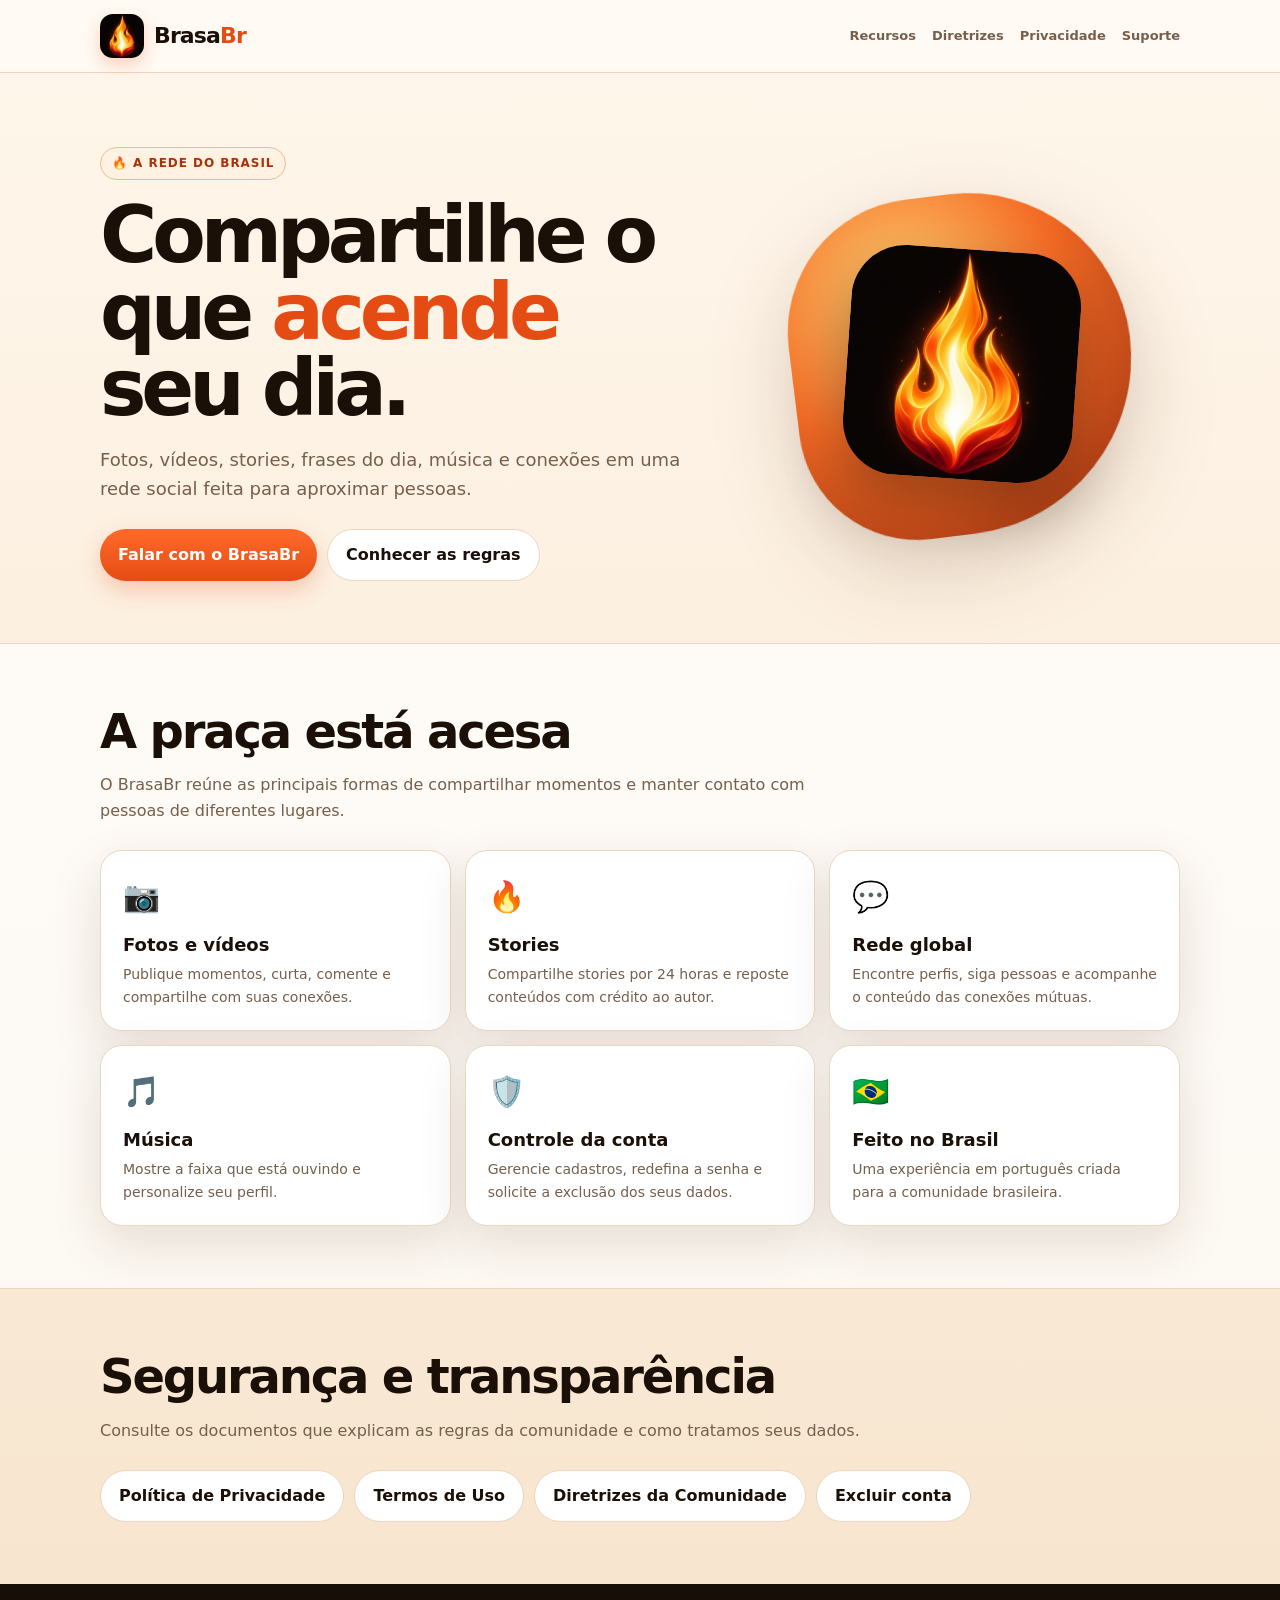
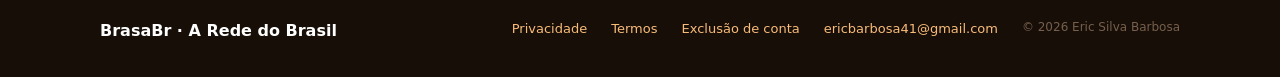
==== index.html @ 2cfcb5f9 "Add files via upload" ====
<!doctype html><html lang="pt-BR"><head><meta charset="utf-8"><meta name="viewport" content="width=device-width,initial-scale=1"><meta name="theme-color" content="#e54c14"><meta name="description" content="BrasaBr — a rede do Brasil para compartilhar fotos, vídeos, stories, frases e música."><title>BrasaBr — A Rede do Brasil</title><link rel="icon" href="favicon-32.png"><link rel="stylesheet" href="style.css"></head><body><header class="top"><nav class="nav wrap"><a class="brand" href="index.html"><img src="icon-512.png" alt=""><span>Brasa<em>Br</em></span></a><div class="links"><a href="#recursos">Recursos</a><a href="diretrizes.html">Diretrizes</a><a href="privacidade.html">Privacidade</a><a href="suporte.html">Suporte</a></div></nav></header><main><section class="hero"><div class="wrap hero-grid"><div><span class="eyebrow">🔥 A Rede do Brasil</span><h1>Compartilhe o que <span>acende</span> seu dia.</h1><p class="lead">Fotos, vídeos, stories, frases do dia, música e conexões em uma rede social feita para aproximar pessoas.</p><div class="actions"><a class="btn" href="suporte.html">Falar com o BrasaBr</a><a class="btn ghost" href="termos.html">Conhecer as regras</a></div></div><div class="hero-art"><img src="icon-512.png" alt="Ícone oficial do aplicativo BrasaBr"></div></div></section><section class="section white" id="recursos"><div class="wrap"><h2>A praça está acesa</h2><p class="section-intro">O BrasaBr reúne as principais formas de compartilhar momentos e manter contato com pessoas de diferentes lugares.</p><div class="grid"><article class="card"><div class="ico">📷</div><h3>Fotos e vídeos</h3><p>Publique momentos, curta, comente e compartilhe com suas conexões.</p></article><article class="card"><div class="ico">🔥</div><h3>Stories</h3><p>Compartilhe stories por 24 horas e reposte conteúdos com crédito ao autor.</p></article><article class="card"><div class="ico">💬</div><h3>Rede global</h3><p>Encontre perfis, siga pessoas e acompanhe o conteúdo das conexões mútuas.</p></article><article class="card"><div class="ico">🎵</div><h3>Música</h3><p>Mostre a faixa que está ouvindo e personalize seu perfil.</p></article><article class="card"><div class="ico">🛡️</div><h3>Controle da conta</h3><p>Gerencie cadastros, redefina a senha e solicite a exclusão dos seus dados.</p></article><article class="card"><div class="ico">🇧🇷</div><h3>Feito no Brasil</h3><p>Uma experiência em português criada para a comunidade brasileira.</p></article></div></div></section><section class="section"><div class="wrap"><h2>Segurança e transparência</h2><p class="section-intro">Consulte os documentos que explicam as regras da comunidade e como tratamos seus dados.</p><div class="actions"><a class="btn ghost" href="privacidade.html">Política de Privacidade</a><a class="btn ghost" href="termos.html">Termos de Uso</a><a class="btn ghost" href="diretrizes.html">Diretrizes da Comunidade</a><a class="btn ghost" href="excluir-conta.html">Excluir conta</a></div></div></section></main><footer class="footer"><div class="wrap foot"><strong>BrasaBr · A Rede do Brasil</strong><a href="privacidade.html">Privacidade</a><a href="termos.html">Termos</a><a href="excluir-conta.html">Exclusão de conta</a><a href="mailto:ericbarbosa41@gmail.com">ericbarbosa41@gmail.com</a><span class="small">© 2026 Eric Silva Barbosa</span></div></footer></body></html>
---- style.css ----
:root{--ink:#1a1008;--muted:#765f4c;--paper:#fffaf3;--card:#fff;--line:#ebd6bf;--ember:#e54c14;--ember2:#ff6a2a;--gold:#f0b429;--leaf:#237a4b;--night:#170e08;--shadow:0 18px 50px rgba(75,37,16,.13)}*{box-sizing:border-box}html{scroll-behavior:smooth}body{margin:0;background:linear-gradient(180deg,#fff7ec,#f7e4cd);color:var(--ink);font-family:Inter,ui-sans-serif,system-ui,-apple-system,"Segoe UI",sans-serif;line-height:1.62}a{color:var(--ember);text-decoration:none}a:hover{text-decoration:underline}img{max-width:100%}.wrap{width:min(1080px,calc(100% - 32px));margin:auto}.top{position:sticky;top:0;z-index:20;background:rgba(255,250,243,.92);backdrop-filter:blur(16px);border-bottom:1px solid var(--line)}.nav{min-height:72px;display:flex;align-items:center;gap:22px}.brand{display:flex;align-items:center;gap:10px;color:var(--ink);font-size:22px;font-weight:900;letter-spacing:-.04em;margin-right:auto}.brand:hover{text-decoration:none}.brand img{width:44px;height:44px;border-radius:13px;box-shadow:0 7px 16px rgba(229,76,20,.24)}.brand em{font-style:normal;color:var(--ember)}.links{display:flex;gap:16px;align-items:center;flex-wrap:wrap}.links a{color:var(--muted);font-size:13px;font-weight:700}.hero{padding:74px 0 62px;overflow:hidden}.hero-grid{display:grid;grid-template-columns:1.15fr .85fr;align-items:center;gap:54px}.eyebrow{display:inline-flex;align-items:center;gap:8px;padding:6px 11px;border:1px solid #f0b98d;border-radius:999px;background:#fff2e3;color:#a9320b;font-size:12px;font-weight:800;text-transform:uppercase;letter-spacing:.08em}.hero h1{font-size:clamp(42px,7vw,78px);line-height:.98;letter-spacing:-.065em;margin:17px 0}.hero h1 span{color:var(--ember)}.lead{max-width:650px;color:var(--muted);font-size:18px}.actions{display:flex;flex-wrap:wrap;gap:10px;margin-top:26px}.btn{display:inline-flex;align-items:center;justify-content:center;border-radius:999px;padding:12px 18px;font-weight:800;background:linear-gradient(180deg,var(--ember2),var(--ember));color:#fff;box-shadow:0 9px 22px rgba(229,76,20,.25)}.btn:hover{text-decoration:none;transform:translateY(-1px)}.btn.ghost{background:#fff;color:var(--ink);border:1px solid var(--line);box-shadow:none}.hero-art{position:relative;display:grid;place-items:center;min-height:390px}.hero-art:before{content:"";position:absolute;width:340px;height:340px;border-radius:45% 55% 60% 40%;background:radial-gradient(circle at 35% 28%,#ffd272,#f46b25 48%,#8d260d);filter:drop-shadow(0 28px 40px rgba(87,34,11,.2));transform:rotate(-7deg)}.hero-art img{position:relative;width:230px;border-radius:54px;box-shadow:0 25px 55px rgba(24,12,6,.36);transform:rotate(4deg)}.section{padding:62px 0}.section.white{background:rgba(255,255,255,.72);border-block:1px solid var(--line)}.section h2,.legal h1{font-size:clamp(30px,5vw,48px);line-height:1.05;letter-spacing:-.045em;margin:0 0 13px}.section-intro{color:var(--muted);max-width:760px}.grid{display:grid;grid-template-columns:repeat(3,1fr);gap:14px;margin-top:26px}.card{background:var(--card);border:1px solid var(--line);border-radius:22px;padding:22px;box-shadow:var(--shadow)}.card .ico{font-size:30px}.card h3{font-size:18px;margin:8px 0 4px}.card p{color:var(--muted);font-size:14px;margin:0}.legal{width:min(850px,calc(100% - 32px));margin:42px auto 70px;background:var(--card);border:1px solid var(--line);border-radius:25px;padding:clamp(22px,5vw,52px);box-shadow:var(--shadow)}.legal .meta{color:var(--muted);font-size:13px;margin-bottom:28px}.legal h2{font-size:22px;margin:32px 0 8px}.legal h3{font-size:17px;margin:24px 0 6px}.legal p,.legal li{color:#4f3d2f}.legal ul,.legal ol{padding-left:22px}.notice{border-left:4px solid var(--ember);background:#fff2e3;padding:13px 15px;border-radius:10px;margin:20px 0}.notice.green{border-color:var(--leaf);background:#edf8f1}.contact-box{display:grid;gap:8px;background:var(--night);color:#fff6eb;border-radius:20px;padding:22px;margin-top:24px}.contact-box a{color:#ffc17c}.request-form{display:grid;gap:12px;margin-top:20px}.request-form label{display:grid;gap:5px;font-size:13px;font-weight:800}.request-form input,.request-form textarea,.request-form select{width:100%;border:1px solid var(--line);border-radius:12px;padding:11px 12px;background:var(--paper);font:inherit}.request-form textarea{min-height:120px;resize:vertical}.footer{background:var(--night);color:#d9c6b5;padding:34px 0}.foot{display:flex;gap:24px;align-items:start;flex-wrap:wrap}.foot strong{color:#fff;margin-right:auto}.foot a{color:#f8bc79;font-size:13px}.small{font-size:12px;color:var(--muted)}@media(max-width:760px){.nav{padding:10px 0;align-items:flex-start}.links{justify-content:flex-end;gap:8px}.links a{font-size:11px}.hero{padding-top:45px}.hero-grid{grid-template-columns:1fr;gap:18px}.hero-art{min-height:300px}.hero-art:before{width:270px;height:270px}.hero-art img{width:180px}.grid{grid-template-columns:1fr}.legal{margin-top:20px}.foot{display:grid}.foot strong{margin:0}.section{padding:45px 0}}
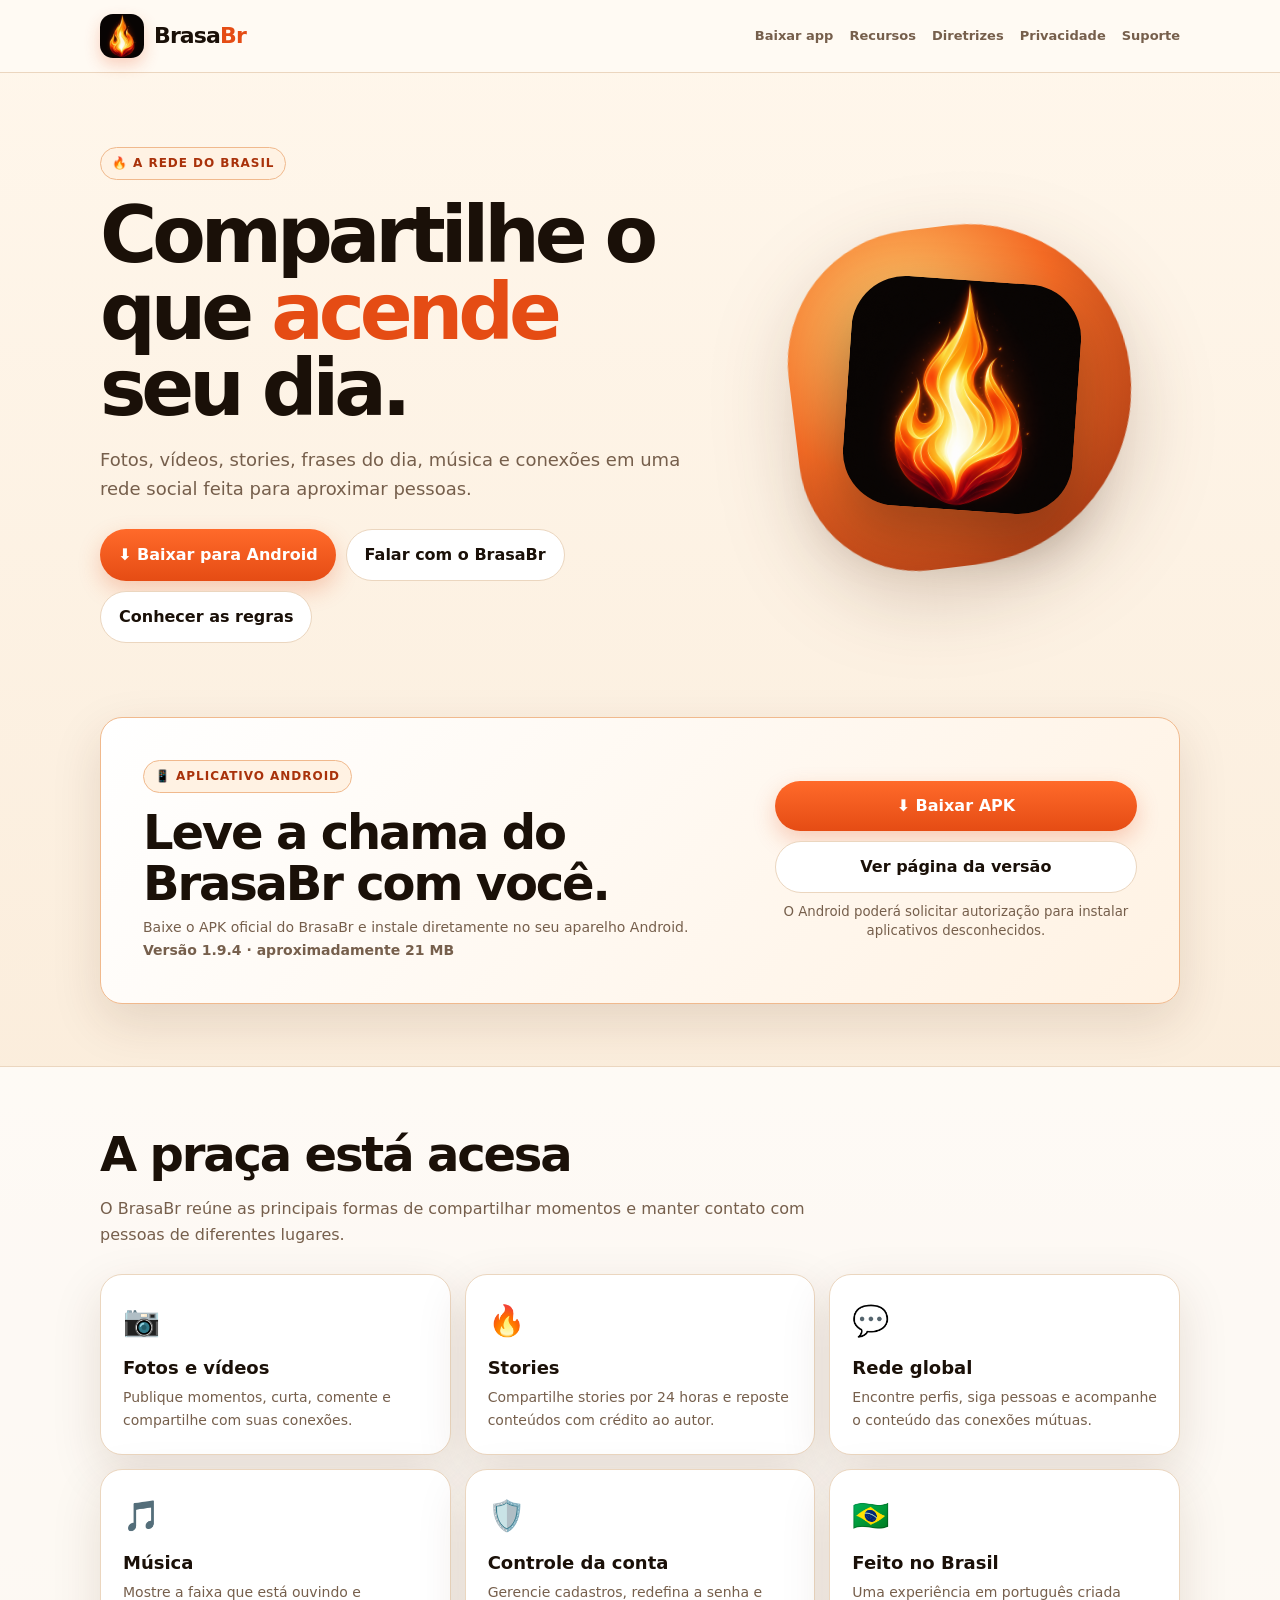
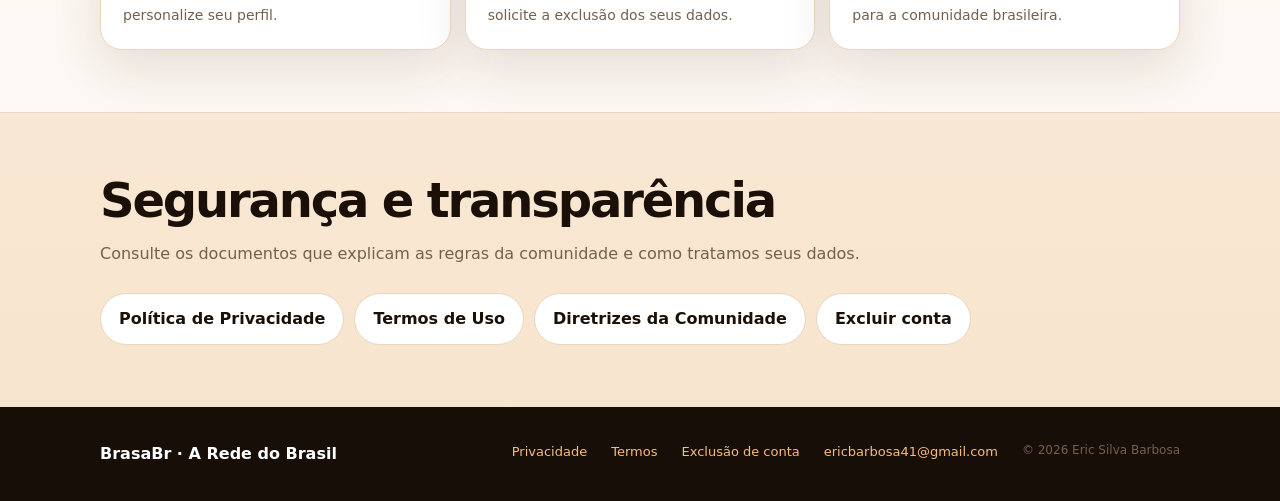
==== commit f4ecb1a1: "Add files via upload" ====
--- a/index.html
+++ b/index.html
@@ -1 +1 @@
-<!doctype html><html lang="pt-BR"><head><meta charset="utf-8"><meta name="viewport" content="width=device-width,initial-scale=1"><meta name="theme-color" content="#e54c14"><meta name="description" content="BrasaBr — a rede do Brasil para compartilhar fotos, vídeos, stories, frases e música."><title>BrasaBr — A Rede do Brasil</title><link rel="icon" href="favicon-32.png"><link rel="stylesheet" href="style.css"></head><body><header class="top"><nav class="nav wrap"><a class="brand" href="index.html"><img src="icon-512.png" alt=""><span>Brasa<em>Br</em></span></a><div class="links"><a href="#recursos">Recursos</a><a href="diretrizes.html">Diretrizes</a><a href="privacidade.html">Privacidade</a><a href="suporte.html">Suporte</a></div></nav></header><main><section class="hero"><div class="wrap hero-grid"><div><span class="eyebrow">🔥 A Rede do Brasil</span><h1>Compartilhe o que <span>acende</span> seu dia.</h1><p class="lead">Fotos, vídeos, stories, frases do dia, música e conexões em uma rede social feita para aproximar pessoas.</p><div class="actions"><a class="btn" href="suporte.html">Falar com o BrasaBr</a><a class="btn ghost" href="termos.html">Conhecer as regras</a></div></div><div class="hero-art"><img src="icon-512.png" alt="Ícone oficial do aplicativo BrasaBr"></div></div></section><section class="section white" id="recursos"><div class="wrap"><h2>A praça está acesa</h2><p class="section-intro">O BrasaBr reúne as principais formas de compartilhar momentos e manter contato com pessoas de diferentes lugares.</p><div class="grid"><article class="card"><div class="ico">📷</div><h3>Fotos e vídeos</h3><p>Publique momentos, curta, comente e compartilhe com suas conexões.</p></article><article class="card"><div class="ico">🔥</div><h3>Stories</h3><p>Compartilhe stories por 24 horas e reposte conteúdos com crédito ao autor.</p></article><article class="card"><div class="ico">💬</div><h3>Rede global</h3><p>Encontre perfis, siga pessoas e acompanhe o conteúdo das conexões mútuas.</p></article><article class="card"><div class="ico">🎵</div><h3>Música</h3><p>Mostre a faixa que está ouvindo e personalize seu perfil.</p></article><article class="card"><div class="ico">🛡️</div><h3>Controle da conta</h3><p>Gerencie cadastros, redefina a senha e solicite a exclusão dos seus dados.</p></article><article class="card"><div class="ico">🇧🇷</div><h3>Feito no Brasil</h3><p>Uma experiência em português criada para a comunidade brasileira.</p></article></div></div></section><section class="section"><div class="wrap"><h2>Segurança e transparência</h2><p class="section-intro">Consulte os documentos que explicam as regras da comunidade e como tratamos seus dados.</p><div class="actions"><a class="btn ghost" href="privacidade.html">Política de Privacidade</a><a class="btn ghost" href="termos.html">Termos de Uso</a><a class="btn ghost" href="diretrizes.html">Diretrizes da Comunidade</a><a class="btn ghost" href="excluir-conta.html">Excluir conta</a></div></div></section></main><footer class="footer"><div class="wrap foot"><strong>BrasaBr · A Rede do Brasil</strong><a href="privacidade.html">Privacidade</a><a href="termos.html">Termos</a><a href="excluir-conta.html">Exclusão de conta</a><a href="mailto:ericbarbosa41@gmail.com">ericbarbosa41@gmail.com</a><span class="small">© 2026 Eric Silva Barbosa</span></div></footer></body></html>
+<!doctype html><html lang="pt-BR"><head><meta charset="utf-8"><meta name="viewport" content="width=device-width,initial-scale=1"><meta name="theme-color" content="#e54c14"><meta name="description" content="BrasaBr — a rede do Brasil para compartilhar fotos, vídeos, stories, frases e música."><title>BrasaBr — A Rede do Brasil</title><link rel="icon" href="favicon-32.png"><link rel="stylesheet" href="style.css"></head><body><header class="top"><nav class="nav wrap"><a class="brand" href="index.html"><img src="icon-512.png" alt=""><span>Brasa<em>Br</em></span></a><div class="links"><a href="#baixar">Baixar app</a><a href="#recursos">Recursos</a><a href="diretrizes.html">Diretrizes</a><a href="privacidade.html">Privacidade</a><a href="suporte.html">Suporte</a></div></nav></header><main><section class="hero"><div class="wrap hero-grid"><div><span class="eyebrow">🔥 A Rede do Brasil</span><h1>Compartilhe o que <span>acende</span> seu dia.</h1><p class="lead">Fotos, vídeos, stories, frases do dia, música e conexões em uma rede social feita para aproximar pessoas.</p><div class="actions"><a class="btn" href="https://github.com/Brasabr/brasabr.github.io/releases/latest/download/BrasaBr-comentarios-alinhados.apk">⬇ Baixar para Android</a><a class="btn ghost" href="suporte.html">Falar com o BrasaBr</a><a class="btn ghost" href="termos.html">Conhecer as regras</a></div></div><div class="hero-art"><img src="icon-512.png" alt="Ícone oficial do aplicativo BrasaBr"></div></div></section><section class="section download-section" id="baixar"><div class="wrap"><article class="card download-card"><div><span class="eyebrow">📱 Aplicativo Android</span><h2>Leve a chama do BrasaBr com você.</h2><p class="section-intro">Baixe o APK oficial do BrasaBr e instale diretamente no seu aparelho Android.</p><p class="download-meta">Versão 1.9.4 · aproximadamente 21 MB</p></div><div class="download-actions"><a class="btn" href="https://github.com/Brasabr/brasabr.github.io/releases/latest/download/BrasaBr-comentarios-alinhados.apk">⬇ Baixar APK</a><a class="btn ghost" href="https://github.com/Brasabr/brasabr.github.io/releases/latest">Ver página da versão</a><small>O Android poderá solicitar autorização para instalar aplicativos desconhecidos.</small></div></article></div></section><section class="section white" id="recursos"><div class="wrap"><h2>A praça está acesa</h2><p class="section-intro">O BrasaBr reúne as principais formas de compartilhar momentos e manter contato com pessoas de diferentes lugares.</p><div class="grid"><article class="card"><div class="ico">📷</div><h3>Fotos e vídeos</h3><p>Publique momentos, curta, comente e compartilhe com suas conexões.</p></article><article class="card"><div class="ico">🔥</div><h3>Stories</h3><p>Compartilhe stories por 24 horas e reposte conteúdos com crédito ao autor.</p></article><article class="card"><div class="ico">💬</div><h3>Rede global</h3><p>Encontre perfis, siga pessoas e acompanhe o conteúdo das conexões mútuas.</p></article><article class="card"><div class="ico">🎵</div><h3>Música</h3><p>Mostre a faixa que está ouvindo e personalize seu perfil.</p></article><article class="card"><div class="ico">🛡️</div><h3>Controle da conta</h3><p>Gerencie cadastros, redefina a senha e solicite a exclusão dos seus dados.</p></article><article class="card"><div class="ico">🇧🇷</div><h3>Feito no Brasil</h3><p>Uma experiência em português criada para a comunidade brasileira.</p></article></div></div></section><section class="section"><div class="wrap"><h2>Segurança e transparência</h2><p class="section-intro">Consulte os documentos que explicam as regras da comunidade e como tratamos seus dados.</p><div class="actions"><a class="btn ghost" href="privacidade.html">Política de Privacidade</a><a class="btn ghost" href="termos.html">Termos de Uso</a><a class="btn ghost" href="diretrizes.html">Diretrizes da Comunidade</a><a class="btn ghost" href="excluir-conta.html">Excluir conta</a></div></div></section></main><footer class="footer"><div class="wrap foot"><strong>BrasaBr · A Rede do Brasil</strong><a href="privacidade.html">Privacidade</a><a href="termos.html">Termos</a><a href="excluir-conta.html">Exclusão de conta</a><a href="mailto:ericbarbosa41@gmail.com">ericbarbosa41@gmail.com</a><span class="small">© 2026 Eric Silva Barbosa</span></div></footer></body></html>
--- a/style.css
+++ b/style.css
@@ -1 +1 @@
-:root{--ink:#1a1008;--muted:#765f4c;--paper:#fffaf3;--card:#fff;--line:#ebd6bf;--ember:#e54c14;--ember2:#ff6a2a;--gold:#f0b429;--leaf:#237a4b;--night:#170e08;--shadow:0 18px 50px rgba(75,37,16,.13)}*{box-sizing:border-box}html{scroll-behavior:smooth}body{margin:0;background:linear-gradient(180deg,#fff7ec,#f7e4cd);color:var(--ink);font-family:Inter,ui-sans-serif,system-ui,-apple-system,"Segoe UI",sans-serif;line-height:1.62}a{color:var(--ember);text-decoration:none}a:hover{text-decoration:underline}img{max-width:100%}.wrap{width:min(1080px,calc(100% - 32px));margin:auto}.top{position:sticky;top:0;z-index:20;background:rgba(255,250,243,.92);backdrop-filter:blur(16px);border-bottom:1px solid var(--line)}.nav{min-height:72px;display:flex;align-items:center;gap:22px}.brand{display:flex;align-items:center;gap:10px;color:var(--ink);font-size:22px;font-weight:900;letter-spacing:-.04em;margin-right:auto}.brand:hover{text-decoration:none}.brand img{width:44px;height:44px;border-radius:13px;box-shadow:0 7px 16px rgba(229,76,20,.24)}.brand em{font-style:normal;color:var(--ember)}.links{display:flex;gap:16px;align-items:center;flex-wrap:wrap}.links a{color:var(--muted);font-size:13px;font-weight:700}.hero{padding:74px 0 62px;overflow:hidden}.hero-grid{display:grid;grid-template-columns:1.15fr .85fr;align-items:center;gap:54px}.eyebrow{display:inline-flex;align-items:center;gap:8px;padding:6px 11px;border:1px solid #f0b98d;border-radius:999px;background:#fff2e3;color:#a9320b;font-size:12px;font-weight:800;text-transform:uppercase;letter-spacing:.08em}.hero h1{font-size:clamp(42px,7vw,78px);line-height:.98;letter-spacing:-.065em;margin:17px 0}.hero h1 span{color:var(--ember)}.lead{max-width:650px;color:var(--muted);font-size:18px}.actions{display:flex;flex-wrap:wrap;gap:10px;margin-top:26px}.btn{display:inline-flex;align-items:center;justify-content:center;border-radius:999px;padding:12px 18px;font-weight:800;background:linear-gradient(180deg,var(--ember2),var(--ember));color:#fff;box-shadow:0 9px 22px rgba(229,76,20,.25)}.btn:hover{text-decoration:none;transform:translateY(-1px)}.btn.ghost{background:#fff;color:var(--ink);border:1px solid var(--line);box-shadow:none}.hero-art{position:relative;display:grid;place-items:center;min-height:390px}.hero-art:before{content:"";position:absolute;width:340px;height:340px;border-radius:45% 55% 60% 40%;background:radial-gradient(circle at 35% 28%,#ffd272,#f46b25 48%,#8d260d);filter:drop-shadow(0 28px 40px rgba(87,34,11,.2));transform:rotate(-7deg)}.hero-art img{position:relative;width:230px;border-radius:54px;box-shadow:0 25px 55px rgba(24,12,6,.36);transform:rotate(4deg)}.section{padding:62px 0}.section.white{background:rgba(255,255,255,.72);border-block:1px solid var(--line)}.section h2,.legal h1{font-size:clamp(30px,5vw,48px);line-height:1.05;letter-spacing:-.045em;margin:0 0 13px}.section-intro{color:var(--muted);max-width:760px}.grid{display:grid;grid-template-columns:repeat(3,1fr);gap:14px;margin-top:26px}.card{background:var(--card);border:1px solid var(--line);border-radius:22px;padding:22px;box-shadow:var(--shadow)}.card .ico{font-size:30px}.card h3{font-size:18px;margin:8px 0 4px}.card p{color:var(--muted);font-size:14px;margin:0}.legal{width:min(850px,calc(100% - 32px));margin:42px auto 70px;background:var(--card);border:1px solid var(--line);border-radius:25px;padding:clamp(22px,5vw,52px);box-shadow:var(--shadow)}.legal .meta{color:var(--muted);font-size:13px;margin-bottom:28px}.legal h2{font-size:22px;margin:32px 0 8px}.legal h3{font-size:17px;margin:24px 0 6px}.legal p,.legal li{color:#4f3d2f}.legal ul,.legal ol{padding-left:22px}.notice{border-left:4px solid var(--ember);background:#fff2e3;padding:13px 15px;border-radius:10px;margin:20px 0}.notice.green{border-color:var(--leaf);background:#edf8f1}.contact-box{display:grid;gap:8px;background:var(--night);color:#fff6eb;border-radius:20px;padding:22px;margin-top:24px}.contact-box a{color:#ffc17c}.request-form{display:grid;gap:12px;margin-top:20px}.request-form label{display:grid;gap:5px;font-size:13px;font-weight:800}.request-form input,.request-form textarea,.request-form select{width:100%;border:1px solid var(--line);border-radius:12px;padding:11px 12px;background:var(--paper);font:inherit}.request-form textarea{min-height:120px;resize:vertical}.footer{background:var(--night);color:#d9c6b5;padding:34px 0}.foot{display:flex;gap:24px;align-items:start;flex-wrap:wrap}.foot strong{color:#fff;margin-right:auto}.foot a{color:#f8bc79;font-size:13px}.small{font-size:12px;color:var(--muted)}@media(max-width:760px){.nav{padding:10px 0;align-items:flex-start}.links{justify-content:flex-end;gap:8px}.links a{font-size:11px}.hero{padding-top:45px}.hero-grid{grid-template-columns:1fr;gap:18px}.hero-art{min-height:300px}.hero-art:before{width:270px;height:270px}.hero-art img{width:180px}.grid{grid-template-columns:1fr}.legal{margin-top:20px}.foot{display:grid}.foot strong{margin:0}.section{padding:45px 0}}
+:root{--ink:#1a1008;--muted:#765f4c;--paper:#fffaf3;--card:#fff;--line:#ebd6bf;--ember:#e54c14;--ember2:#ff6a2a;--gold:#f0b429;--leaf:#237a4b;--night:#170e08;--shadow:0 18px 50px rgba(75,37,16,.13)}*{box-sizing:border-box}html{scroll-behavior:smooth}body{margin:0;background:linear-gradient(180deg,#fff7ec,#f7e4cd);color:var(--ink);font-family:Inter,ui-sans-serif,system-ui,-apple-system,"Segoe UI",sans-serif;line-height:1.62}a{color:var(--ember);text-decoration:none}a:hover{text-decoration:underline}img{max-width:100%}.wrap{width:min(1080px,calc(100% - 32px));margin:auto}.top{position:sticky;top:0;z-index:20;background:rgba(255,250,243,.92);backdrop-filter:blur(16px);border-bottom:1px solid var(--line)}.nav{min-height:72px;display:flex;align-items:center;gap:22px}.brand{display:flex;align-items:center;gap:10px;color:var(--ink);font-size:22px;font-weight:900;letter-spacing:-.04em;margin-right:auto}.brand:hover{text-decoration:none}.brand img{width:44px;height:44px;border-radius:13px;box-shadow:0 7px 16px rgba(229,76,20,.24)}.brand em{font-style:normal;color:var(--ember)}.links{display:flex;gap:16px;align-items:center;flex-wrap:wrap}.links a{color:var(--muted);font-size:13px;font-weight:700}.hero{padding:74px 0 62px;overflow:hidden}.hero-grid{display:grid;grid-template-columns:1.15fr .85fr;align-items:center;gap:54px}.eyebrow{display:inline-flex;align-items:center;gap:8px;padding:6px 11px;border:1px solid #f0b98d;border-radius:999px;background:#fff2e3;color:#a9320b;font-size:12px;font-weight:800;text-transform:uppercase;letter-spacing:.08em}.hero h1{font-size:clamp(42px,7vw,78px);line-height:.98;letter-spacing:-.065em;margin:17px 0}.hero h1 span{color:var(--ember)}.lead{max-width:650px;color:var(--muted);font-size:18px}.actions{display:flex;flex-wrap:wrap;gap:10px;margin-top:26px}.btn{display:inline-flex;align-items:center;justify-content:center;border-radius:999px;padding:12px 18px;font-weight:800;background:linear-gradient(180deg,var(--ember2),var(--ember));color:#fff;box-shadow:0 9px 22px rgba(229,76,20,.25)}.btn:hover{text-decoration:none;transform:translateY(-1px)}.btn.ghost{background:#fff;color:var(--ink);border:1px solid var(--line);box-shadow:none}.hero-art{position:relative;display:grid;place-items:center;min-height:390px}.hero-art:before{content:"";position:absolute;width:340px;height:340px;border-radius:45% 55% 60% 40%;background:radial-gradient(circle at 35% 28%,#ffd272,#f46b25 48%,#8d260d);filter:drop-shadow(0 28px 40px rgba(87,34,11,.2));transform:rotate(-7deg)}.hero-art img{position:relative;width:230px;border-radius:54px;box-shadow:0 25px 55px rgba(24,12,6,.36);transform:rotate(4deg)}.section{padding:62px 0}.section.white{background:rgba(255,255,255,.72);border-block:1px solid var(--line)}.section h2,.legal h1{font-size:clamp(30px,5vw,48px);line-height:1.05;letter-spacing:-.045em;margin:0 0 13px}.section-intro{color:var(--muted);max-width:760px}.grid{display:grid;grid-template-columns:repeat(3,1fr);gap:14px;margin-top:26px}.card{background:var(--card);border:1px solid var(--line);border-radius:22px;padding:22px;box-shadow:var(--shadow)}.card .ico{font-size:30px}.card h3{font-size:18px;margin:8px 0 4px}.card p{color:var(--muted);font-size:14px;margin:0}.legal{width:min(850px,calc(100% - 32px));margin:42px auto 70px;background:var(--card);border:1px solid var(--line);border-radius:25px;padding:clamp(22px,5vw,52px);box-shadow:var(--shadow)}.legal .meta{color:var(--muted);font-size:13px;margin-bottom:28px}.legal h2{font-size:22px;margin:32px 0 8px}.legal h3{font-size:17px;margin:24px 0 6px}.legal p,.legal li{color:#4f3d2f}.legal ul,.legal ol{padding-left:22px}.notice{border-left:4px solid var(--ember);background:#fff2e3;padding:13px 15px;border-radius:10px;margin:20px 0}.notice.green{border-color:var(--leaf);background:#edf8f1}.contact-box{display:grid;gap:8px;background:var(--night);color:#fff6eb;border-radius:20px;padding:22px;margin-top:24px}.contact-box a{color:#ffc17c}.request-form{display:grid;gap:12px;margin-top:20px}.request-form label{display:grid;gap:5px;font-size:13px;font-weight:800}.request-form input,.request-form textarea,.request-form select{width:100%;border:1px solid var(--line);border-radius:12px;padding:11px 12px;background:var(--paper);font:inherit}.request-form textarea{min-height:120px;resize:vertical}.footer{background:var(--night);color:#d9c6b5;padding:34px 0}.foot{display:flex;gap:24px;align-items:start;flex-wrap:wrap}.foot strong{color:#fff;margin-right:auto}.foot a{color:#f8bc79;font-size:13px}.small{font-size:12px;color:var(--muted)}.download-section{padding-top:12px}.download-card{display:grid;grid-template-columns:1.25fr .75fr;align-items:center;gap:28px;padding:clamp(24px,5vw,42px);border-color:#f0b98d;background:linear-gradient(135deg,#fff,#fff2e3)}.download-card h2{margin:14px 0 8px}.download-meta{color:var(--ember);font-weight:800}.download-actions{display:flex;flex-direction:column;align-items:stretch;gap:10px}.download-actions small{color:var(--muted);line-height:1.4;text-align:center}@media(max-width:760px){.download-card{grid-template-columns:1fr}.download-actions .btn{width:100%}}@media(max-width:760px){.nav{padding:10px 0;align-items:flex-start}.links{justify-content:flex-end;gap:8px}.links a{font-size:11px}.hero{padding-top:45px}.hero-grid{grid-template-columns:1fr;gap:18px}.hero-art{min-height:300px}.hero-art:before{width:270px;height:270px}.hero-art img{width:180px}.grid{grid-template-columns:1fr}.legal{margin-top:20px}.foot{display:grid}.foot strong{margin:0}.section{padding:45px 0}}
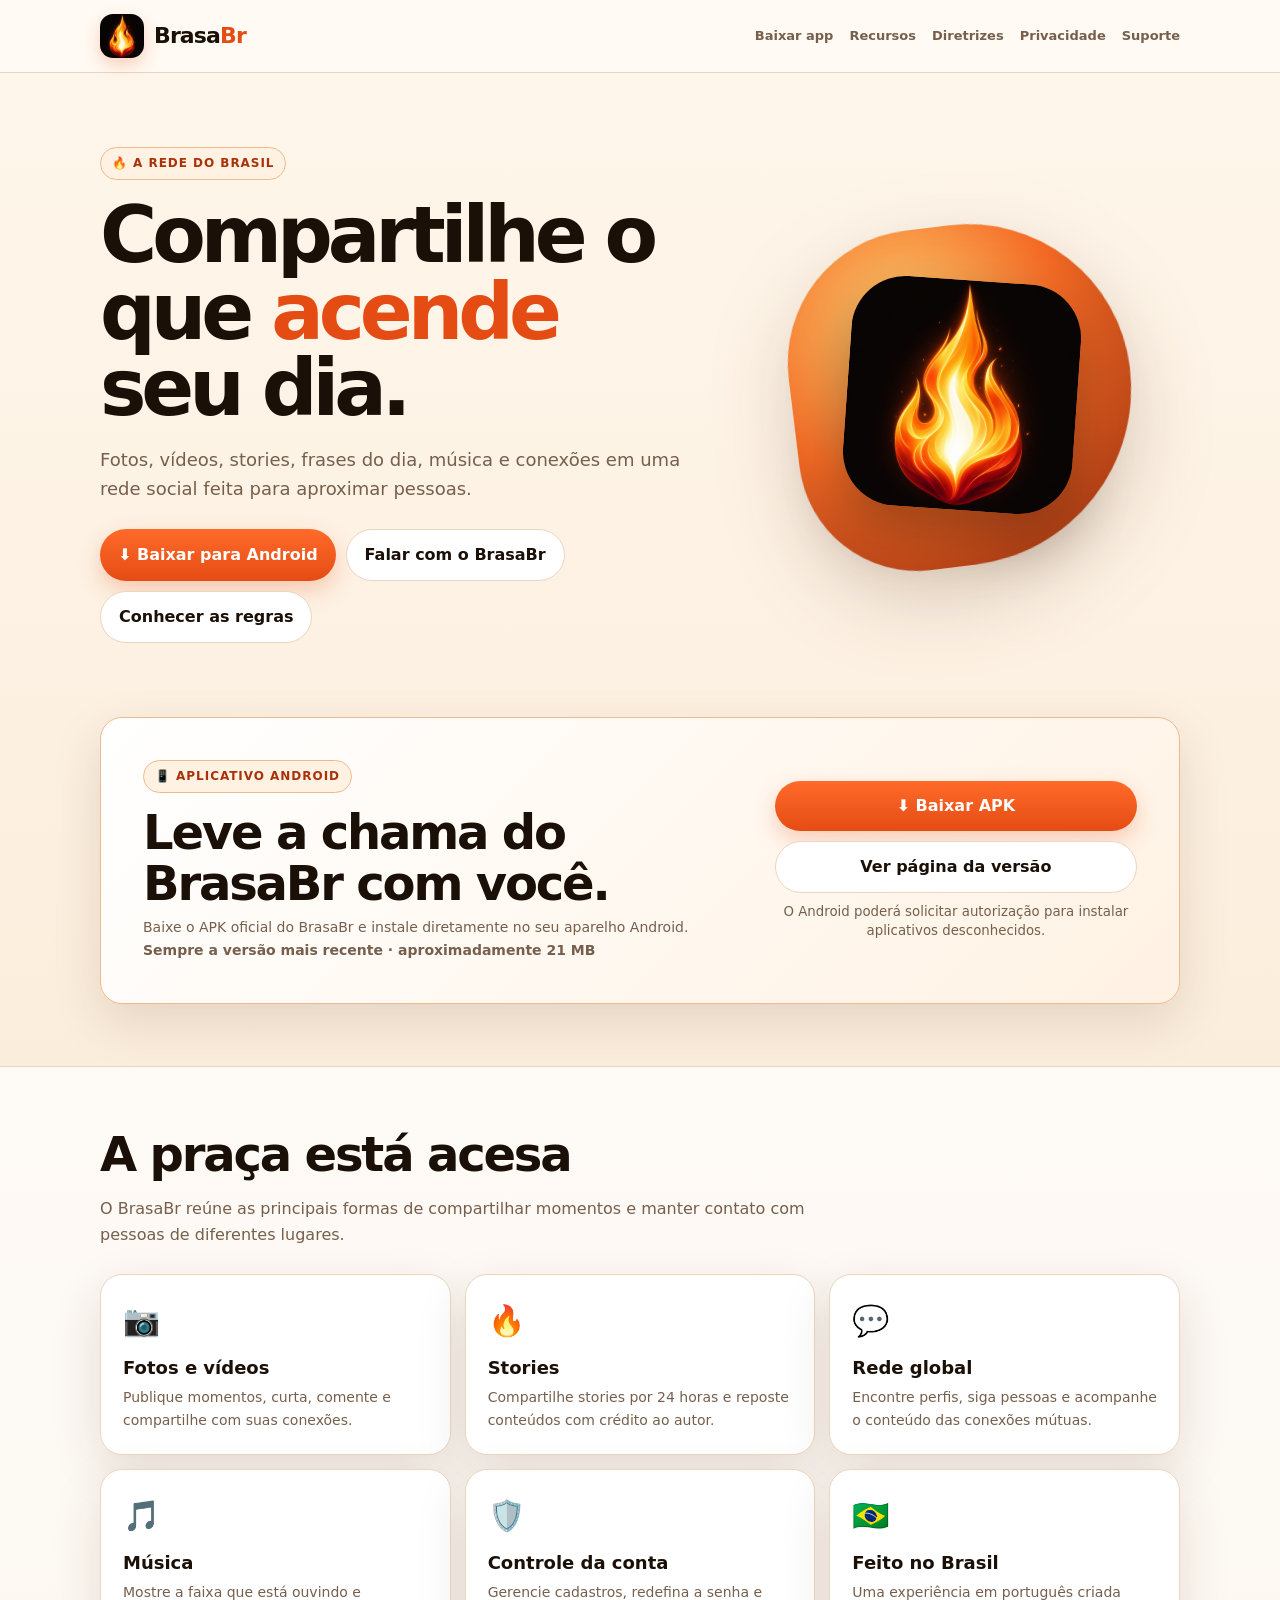
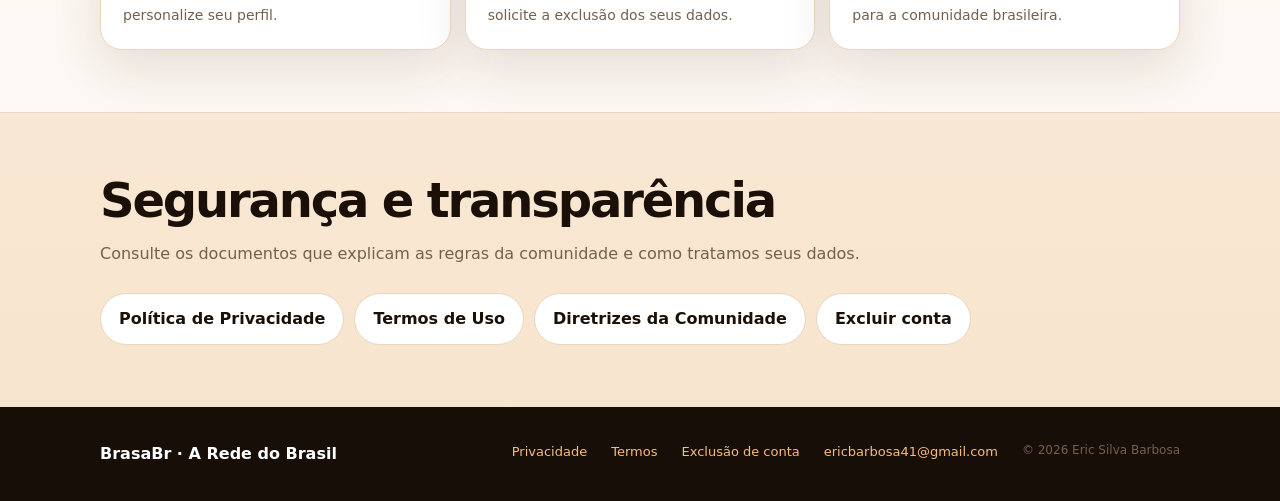
==== commit d9d06fe9: "Add files via upload" ====
--- a/index.html
+++ b/index.html
@@ -1 +1 @@
-<!doctype html><html lang="pt-BR"><head><meta charset="utf-8"><meta name="viewport" content="width=device-width,initial-scale=1"><meta name="theme-color" content="#e54c14"><meta name="description" content="BrasaBr — a rede do Brasil para compartilhar fotos, vídeos, stories, frases e música."><title>BrasaBr — A Rede do Brasil</title><link rel="icon" href="favicon-32.png"><link rel="stylesheet" href="style.css"></head><body><header class="top"><nav class="nav wrap"><a class="brand" href="index.html"><img src="icon-512.png" alt=""><span>Brasa<em>Br</em></span></a><div class="links"><a href="#baixar">Baixar app</a><a href="#recursos">Recursos</a><a href="diretrizes.html">Diretrizes</a><a href="privacidade.html">Privacidade</a><a href="suporte.html">Suporte</a></div></nav></header><main><section class="hero"><div class="wrap hero-grid"><div><span class="eyebrow">🔥 A Rede do Brasil</span><h1>Compartilhe o que <span>acende</span> seu dia.</h1><p class="lead">Fotos, vídeos, stories, frases do dia, música e conexões em uma rede social feita para aproximar pessoas.</p><div class="actions"><a class="btn" href="https://github.com/Brasabr/brasabr.github.io/releases/latest/download/BrasaBr-comentarios-alinhados.apk">⬇ Baixar para Android</a><a class="btn ghost" href="suporte.html">Falar com o BrasaBr</a><a class="btn ghost" href="termos.html">Conhecer as regras</a></div></div><div class="hero-art"><img src="icon-512.png" alt="Ícone oficial do aplicativo BrasaBr"></div></div></section><section class="section download-section" id="baixar"><div class="wrap"><article class="card download-card"><div><span class="eyebrow">📱 Aplicativo Android</span><h2>Leve a chama do BrasaBr com você.</h2><p class="section-intro">Baixe o APK oficial do BrasaBr e instale diretamente no seu aparelho Android.</p><p class="download-meta">Versão 1.9.4 · aproximadamente 21 MB</p></div><div class="download-actions"><a class="btn" href="https://github.com/Brasabr/brasabr.github.io/releases/latest/download/BrasaBr-comentarios-alinhados.apk">⬇ Baixar APK</a><a class="btn ghost" href="https://github.com/Brasabr/brasabr.github.io/releases/latest">Ver página da versão</a><small>O Android poderá solicitar autorização para instalar aplicativos desconhecidos.</small></div></article></div></section><section class="section white" id="recursos"><div class="wrap"><h2>A praça está acesa</h2><p class="section-intro">O BrasaBr reúne as principais formas de compartilhar momentos e manter contato com pessoas de diferentes lugares.</p><div class="grid"><article class="card"><div class="ico">📷</div><h3>Fotos e vídeos</h3><p>Publique momentos, curta, comente e compartilhe com suas conexões.</p></article><article class="card"><div class="ico">🔥</div><h3>Stories</h3><p>Compartilhe stories por 24 horas e reposte conteúdos com crédito ao autor.</p></article><article class="card"><div class="ico">💬</div><h3>Rede global</h3><p>Encontre perfis, siga pessoas e acompanhe o conteúdo das conexões mútuas.</p></article><article class="card"><div class="ico">🎵</div><h3>Música</h3><p>Mostre a faixa que está ouvindo e personalize seu perfil.</p></article><article class="card"><div class="ico">🛡️</div><h3>Controle da conta</h3><p>Gerencie cadastros, redefina a senha e solicite a exclusão dos seus dados.</p></article><article class="card"><div class="ico">🇧🇷</div><h3>Feito no Brasil</h3><p>Uma experiência em português criada para a comunidade brasileira.</p></article></div></div></section><section class="section"><div class="wrap"><h2>Segurança e transparência</h2><p class="section-intro">Consulte os documentos que explicam as regras da comunidade e como tratamos seus dados.</p><div class="actions"><a class="btn ghost" href="privacidade.html">Política de Privacidade</a><a class="btn ghost" href="termos.html">Termos de Uso</a><a class="btn ghost" href="diretrizes.html">Diretrizes da Comunidade</a><a class="btn ghost" href="excluir-conta.html">Excluir conta</a></div></div></section></main><footer class="footer"><div class="wrap foot"><strong>BrasaBr · A Rede do Brasil</strong><a href="privacidade.html">Privacidade</a><a href="termos.html">Termos</a><a href="excluir-conta.html">Exclusão de conta</a><a href="mailto:ericbarbosa41@gmail.com">ericbarbosa41@gmail.com</a><span class="small">© 2026 Eric Silva Barbosa</span></div></footer></body></html>
+<!doctype html><html lang="pt-BR"><head><meta charset="utf-8"><meta name="viewport" content="width=device-width,initial-scale=1"><meta name="theme-color" content="#e54c14"><meta name="description" content="BrasaBr — a rede do Brasil para compartilhar fotos, vídeos, stories, frases e música."><title>BrasaBr — A Rede do Brasil</title><link rel="icon" href="/favicon-32.png"><link rel="stylesheet" href="/style.css?v=20260815-3"><style id="brasabr-estilo-incorporado">:root{--ink:#1a1008;--muted:#765f4c;--paper:#fffaf3;--card:#fff;--line:#ebd6bf;--ember:#e54c14;--ember2:#ff6a2a;--gold:#f0b429;--leaf:#237a4b;--night:#170e08;--shadow:0 18px 50px rgba(75,37,16,.13)}*{box-sizing:border-box}html{scroll-behavior:smooth}body{margin:0;background:linear-gradient(180deg,#fff7ec,#f7e4cd);color:var(--ink);font-family:Inter,ui-sans-serif,system-ui,-apple-system,"Segoe UI",sans-serif;line-height:1.62}a{color:var(--ember);text-decoration:none}a:hover{text-decoration:underline}img{max-width:100%}.wrap{width:min(1080px,calc(100% - 32px));margin:auto}.top{position:sticky;top:0;z-index:20;background:rgba(255,250,243,.92);backdrop-filter:blur(16px);border-bottom:1px solid var(--line)}.nav{min-height:72px;display:flex;align-items:center;gap:22px}.brand{display:flex;align-items:center;gap:10px;color:var(--ink);font-size:22px;font-weight:900;letter-spacing:-.04em;margin-right:auto}.brand:hover{text-decoration:none}.brand img{width:44px;height:44px;border-radius:13px;box-shadow:0 7px 16px rgba(229,76,20,.24)}.brand em{font-style:normal;color:var(--ember)}.links{display:flex;gap:16px;align-items:center;flex-wrap:wrap}.links a{color:var(--muted);font-size:13px;font-weight:700}.hero{padding:74px 0 62px;overflow:hidden}.hero-grid{display:grid;grid-template-columns:1.15fr .85fr;align-items:center;gap:54px}.eyebrow{display:inline-flex;align-items:center;gap:8px;padding:6px 11px;border:1px solid #f0b98d;border-radius:999px;background:#fff2e3;color:#a9320b;font-size:12px;font-weight:800;text-transform:uppercase;letter-spacing:.08em}.hero h1{font-size:clamp(42px,7vw,78px);line-height:.98;letter-spacing:-.065em;margin:17px 0}.hero h1 span{color:var(--ember)}.lead{max-width:650px;color:var(--muted);font-size:18px}.actions{display:flex;flex-wrap:wrap;gap:10px;margin-top:26px}.btn{display:inline-flex;align-items:center;justify-content:center;border-radius:999px;padding:12px 18px;font-weight:800;background:linear-gradient(180deg,var(--ember2),var(--ember));color:#fff;box-shadow:0 9px 22px rgba(229,76,20,.25)}.btn:hover{text-decoration:none;transform:translateY(-1px)}.btn.ghost{background:#fff;color:var(--ink);border:1px solid var(--line);box-shadow:none}.hero-art{position:relative;display:grid;place-items:center;min-height:390px}.hero-art:before{content:"";position:absolute;width:340px;height:340px;border-radius:45% 55% 60% 40%;background:radial-gradient(circle at 35% 28%,#ffd272,#f46b25 48%,#8d260d);filter:drop-shadow(0 28px 40px rgba(87,34,11,.2));transform:rotate(-7deg)}.hero-art img{position:relative;width:230px;border-radius:54px;box-shadow:0 25px 55px rgba(24,12,6,.36);transform:rotate(4deg)}.section{padding:62px 0}.section.white{background:rgba(255,255,255,.72);border-block:1px solid var(--line)}.section h2,.legal h1{font-size:clamp(30px,5vw,48px);line-height:1.05;letter-spacing:-.045em;margin:0 0 13px}.section-intro{color:var(--muted);max-width:760px}.grid{display:grid;grid-template-columns:repeat(3,1fr);gap:14px;margin-top:26px}.card{background:var(--card);border:1px solid var(--line);border-radius:22px;padding:22px;box-shadow:var(--shadow)}.card .ico{font-size:30px}.card h3{font-size:18px;margin:8px 0 4px}.card p{color:var(--muted);font-size:14px;margin:0}.legal{width:min(850px,calc(100% - 32px));margin:42px auto 70px;background:var(--card);border:1px solid var(--line);border-radius:25px;padding:clamp(22px,5vw,52px);box-shadow:var(--shadow)}.legal .meta{color:var(--muted);font-size:13px;margin-bottom:28px}.legal h2{font-size:22px;margin:32px 0 8px}.legal h3{font-size:17px;margin:24px 0 6px}.legal p,.legal li{color:#4f3d2f}.legal ul,.legal ol{padding-left:22px}.notice{border-left:4px solid var(--ember);background:#fff2e3;padding:13px 15px;border-radius:10px;margin:20px 0}.notice.green{border-color:var(--leaf);background:#edf8f1}.contact-box{display:grid;gap:8px;background:var(--night);color:#fff6eb;border-radius:20px;padding:22px;margin-top:24px}.contact-box a{color:#ffc17c}.request-form{display:grid;gap:12px;margin-top:20px}.request-form label{display:grid;gap:5px;font-size:13px;font-weight:800}.request-form input,.request-form textarea,.request-form select{width:100%;border:1px solid var(--line);border-radius:12px;padding:11px 12px;background:var(--paper);font:inherit}.request-form textarea{min-height:120px;resize:vertical}.footer{background:var(--night);color:#d9c6b5;padding:34px 0}.foot{display:flex;gap:24px;align-items:start;flex-wrap:wrap}.foot strong{color:#fff;margin-right:auto}.foot a{color:#f8bc79;font-size:13px}.small{font-size:12px;color:var(--muted)}.download-section{padding-top:12px}.download-card{display:grid;grid-template-columns:1.25fr .75fr;align-items:center;gap:28px;padding:clamp(24px,5vw,42px);border-color:#f0b98d;background:linear-gradient(135deg,#fff,#fff2e3)}.download-card h2{margin:14px 0 8px}.download-meta{color:var(--ember);font-weight:800}.download-actions{display:flex;flex-direction:column;align-items:stretch;gap:10px}.download-actions small{color:var(--muted);line-height:1.4;text-align:center}@media(max-width:760px){.download-card{grid-template-columns:1fr}.download-actions .btn{width:100%}}@media(max-width:760px){.nav{padding:10px 0;align-items:flex-start}.links{justify-content:flex-end;gap:8px}.links a{font-size:11px}.hero{padding-top:45px}.hero-grid{grid-template-columns:1fr;gap:18px}.hero-art{min-height:300px}.hero-art:before{width:270px;height:270px}.hero-art img{width:180px}.grid{grid-template-columns:1fr}.legal{margin-top:20px}.foot{display:grid}.foot strong{margin:0}.section{padding:45px 0}}</style></head><body><header class="top"><nav class="nav wrap"><a class="brand" href="index.html"><img src="/icon-512.png" width="44" height="44" alt=""><span>Brasa<em>Br</em></span></a><div class="links"><a href="#baixar">Baixar app</a><a href="#recursos">Recursos</a><a href="diretrizes.html">Diretrizes</a><a href="privacidade.html">Privacidade</a><a href="suporte.html">Suporte</a></div></nav></header><main><section class="hero"><div class="wrap hero-grid"><div><span class="eyebrow">🔥 A Rede do Brasil</span><h1>Compartilhe o que <span>acende</span> seu dia.</h1><p class="lead">Fotos, vídeos, stories, frases do dia, música e conexões em uma rede social feita para aproximar pessoas.</p><div class="actions"><a class="btn" href="https://github.com/Brasabr/brasabr.github.io/releases/latest/download/BrasaBr-comentarios-alinhados.apk">⬇ Baixar para Android</a><a class="btn ghost" href="suporte.html">Falar com o BrasaBr</a><a class="btn ghost" href="termos.html">Conhecer as regras</a></div></div><div class="hero-art"><img src="/icon-512.png" width="230" height="230" alt="Ícone oficial do aplicativo BrasaBr"></div></div></section><section class="section download-section" id="baixar"><div class="wrap"><article class="card download-card"><div><span class="eyebrow">📱 Aplicativo Android</span><h2>Leve a chama do BrasaBr com você.</h2><p class="section-intro">Baixe o APK oficial do BrasaBr e instale diretamente no seu aparelho Android.</p><p class="download-meta">Sempre a versão mais recente · aproximadamente 21 MB</p></div><div class="download-actions"><a class="btn" href="https://github.com/Brasabr/brasabr.github.io/releases/latest/download/BrasaBr-comentarios-alinhados.apk">⬇ Baixar APK</a><a class="btn ghost" href="https://github.com/Brasabr/brasabr.github.io/releases/latest">Ver página da versão</a><small>O Android poderá solicitar autorização para instalar aplicativos desconhecidos.</small></div></article></div></section><section class="section white" id="recursos"><div class="wrap"><h2>A praça está acesa</h2><p class="section-intro">O BrasaBr reúne as principais formas de compartilhar momentos e manter contato com pessoas de diferentes lugares.</p><div class="grid"><article class="card"><div class="ico">📷</div><h3>Fotos e vídeos</h3><p>Publique momentos, curta, comente e compartilhe com suas conexões.</p></article><article class="card"><div class="ico">🔥</div><h3>Stories</h3><p>Compartilhe stories por 24 horas e reposte conteúdos com crédito ao autor.</p></article><article class="card"><div class="ico">💬</div><h3>Rede global</h3><p>Encontre perfis, siga pessoas e acompanhe o conteúdo das conexões mútuas.</p></article><article class="card"><div class="ico">🎵</div><h3>Música</h3><p>Mostre a faixa que está ouvindo e personalize seu perfil.</p></article><article class="card"><div class="ico">🛡️</div><h3>Controle da conta</h3><p>Gerencie cadastros, redefina a senha e solicite a exclusão dos seus dados.</p></article><article class="card"><div class="ico">🇧🇷</div><h3>Feito no Brasil</h3><p>Uma experiência em português criada para a comunidade brasileira.</p></article></div></div></section><section class="section"><div class="wrap"><h2>Segurança e transparência</h2><p class="section-intro">Consulte os documentos que explicam as regras da comunidade e como tratamos seus dados.</p><div class="actions"><a class="btn ghost" href="privacidade.html">Política de Privacidade</a><a class="btn ghost" href="termos.html">Termos de Uso</a><a class="btn ghost" href="diretrizes.html">Diretrizes da Comunidade</a><a class="btn ghost" href="excluir-conta.html">Excluir conta</a></div></div></section></main><footer class="footer"><div class="wrap foot"><strong>BrasaBr · A Rede do Brasil</strong><a href="privacidade.html">Privacidade</a><a href="termos.html">Termos</a><a href="excluir-conta.html">Exclusão de conta</a><a href="mailto:ericbarbosa41@gmail.com">ericbarbosa41@gmail.com</a><span class="small">© 2026 Eric Silva Barbosa</span></div></footer></body></html>
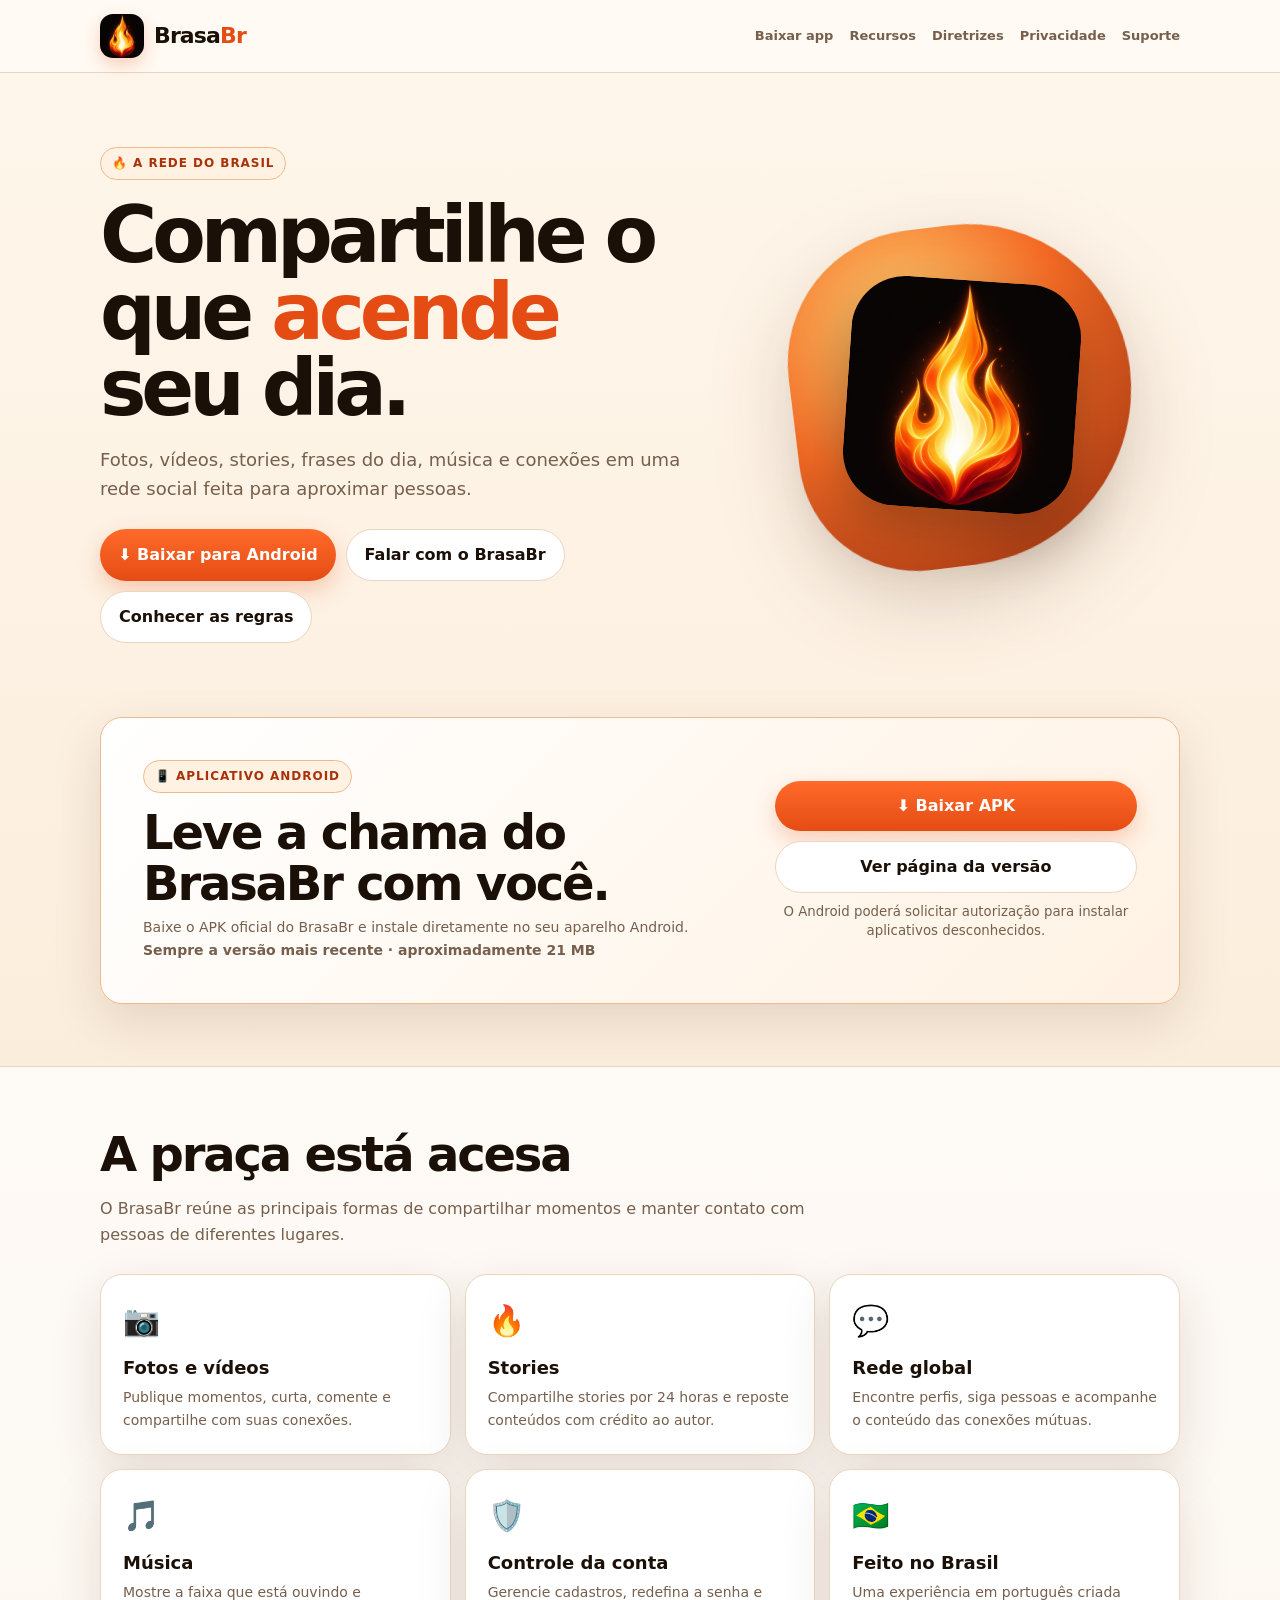
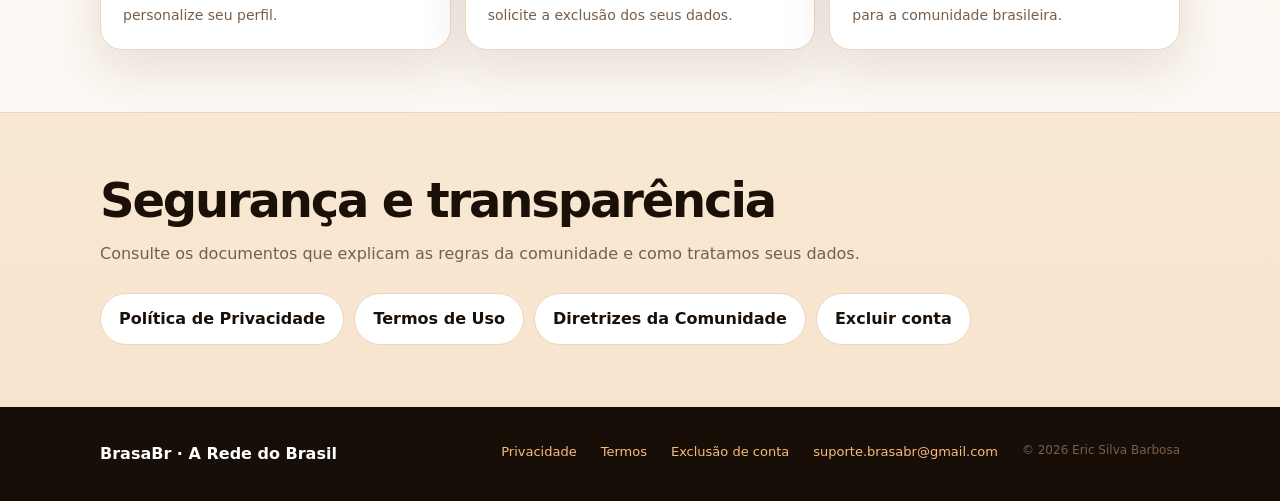
==== commit 75431060: "Add files via upload" ====
--- a/index.html
+++ b/index.html
@@ -1 +1 @@
-<!doctype html><html lang="pt-BR"><head><meta charset="utf-8"><meta name="viewport" content="width=device-width,initial-scale=1"><meta name="theme-color" content="#e54c14"><meta name="description" content="BrasaBr — a rede do Brasil para compartilhar fotos, vídeos, stories, frases e música."><title>BrasaBr — A Rede do Brasil</title><link rel="icon" href="/favicon-32.png"><link rel="stylesheet" href="/style.css?v=20260815-3"><style id="brasabr-estilo-incorporado">:root{--ink:#1a1008;--muted:#765f4c;--paper:#fffaf3;--card:#fff;--line:#ebd6bf;--ember:#e54c14;--ember2:#ff6a2a;--gold:#f0b429;--leaf:#237a4b;--night:#170e08;--shadow:0 18px 50px rgba(75,37,16,.13)}*{box-sizing:border-box}html{scroll-behavior:smooth}body{margin:0;background:linear-gradient(180deg,#fff7ec,#f7e4cd);color:var(--ink);font-family:Inter,ui-sans-serif,system-ui,-apple-system,"Segoe UI",sans-serif;line-height:1.62}a{color:var(--ember);text-decoration:none}a:hover{text-decoration:underline}img{max-width:100%}.wrap{width:min(1080px,calc(100% - 32px));margin:auto}.top{position:sticky;top:0;z-index:20;background:rgba(255,250,243,.92);backdrop-filter:blur(16px);border-bottom:1px solid var(--line)}.nav{min-height:72px;display:flex;align-items:center;gap:22px}.brand{display:flex;align-items:center;gap:10px;color:var(--ink);font-size:22px;font-weight:900;letter-spacing:-.04em;margin-right:auto}.brand:hover{text-decoration:none}.brand img{width:44px;height:44px;border-radius:13px;box-shadow:0 7px 16px rgba(229,76,20,.24)}.brand em{font-style:normal;color:var(--ember)}.links{display:flex;gap:16px;align-items:center;flex-wrap:wrap}.links a{color:var(--muted);font-size:13px;font-weight:700}.hero{padding:74px 0 62px;overflow:hidden}.hero-grid{display:grid;grid-template-columns:1.15fr .85fr;align-items:center;gap:54px}.eyebrow{display:inline-flex;align-items:center;gap:8px;padding:6px 11px;border:1px solid #f0b98d;border-radius:999px;background:#fff2e3;color:#a9320b;font-size:12px;font-weight:800;text-transform:uppercase;letter-spacing:.08em}.hero h1{font-size:clamp(42px,7vw,78px);line-height:.98;letter-spacing:-.065em;margin:17px 0}.hero h1 span{color:var(--ember)}.lead{max-width:650px;color:var(--muted);font-size:18px}.actions{display:flex;flex-wrap:wrap;gap:10px;margin-top:26px}.btn{display:inline-flex;align-items:center;justify-content:center;border-radius:999px;padding:12px 18px;font-weight:800;background:linear-gradient(180deg,var(--ember2),var(--ember));color:#fff;box-shadow:0 9px 22px rgba(229,76,20,.25)}.btn:hover{text-decoration:none;transform:translateY(-1px)}.btn.ghost{background:#fff;color:var(--ink);border:1px solid var(--line);box-shadow:none}.hero-art{position:relative;display:grid;place-items:center;min-height:390px}.hero-art:before{content:"";position:absolute;width:340px;height:340px;border-radius:45% 55% 60% 40%;background:radial-gradient(circle at 35% 28%,#ffd272,#f46b25 48%,#8d260d);filter:drop-shadow(0 28px 40px rgba(87,34,11,.2));transform:rotate(-7deg)}.hero-art img{position:relative;width:230px;border-radius:54px;box-shadow:0 25px 55px rgba(24,12,6,.36);transform:rotate(4deg)}.section{padding:62px 0}.section.white{background:rgba(255,255,255,.72);border-block:1px solid var(--line)}.section h2,.legal h1{font-size:clamp(30px,5vw,48px);line-height:1.05;letter-spacing:-.045em;margin:0 0 13px}.section-intro{color:var(--muted);max-width:760px}.grid{display:grid;grid-template-columns:repeat(3,1fr);gap:14px;margin-top:26px}.card{background:var(--card);border:1px solid var(--line);border-radius:22px;padding:22px;box-shadow:var(--shadow)}.card .ico{font-size:30px}.card h3{font-size:18px;margin:8px 0 4px}.card p{color:var(--muted);font-size:14px;margin:0}.legal{width:min(850px,calc(100% - 32px));margin:42px auto 70px;background:var(--card);border:1px solid var(--line);border-radius:25px;padding:clamp(22px,5vw,52px);box-shadow:var(--shadow)}.legal .meta{color:var(--muted);font-size:13px;margin-bottom:28px}.legal h2{font-size:22px;margin:32px 0 8px}.legal h3{font-size:17px;margin:24px 0 6px}.legal p,.legal li{color:#4f3d2f}.legal ul,.legal ol{padding-left:22px}.notice{border-left:4px solid var(--ember);background:#fff2e3;padding:13px 15px;border-radius:10px;margin:20px 0}.notice.green{border-color:var(--leaf);background:#edf8f1}.contact-box{display:grid;gap:8px;background:var(--night);color:#fff6eb;border-radius:20px;padding:22px;margin-top:24px}.contact-box a{color:#ffc17c}.request-form{display:grid;gap:12px;margin-top:20px}.request-form label{display:grid;gap:5px;font-size:13px;font-weight:800}.request-form input,.request-form textarea,.request-form select{width:100%;border:1px solid var(--line);border-radius:12px;padding:11px 12px;background:var(--paper);font:inherit}.request-form textarea{min-height:120px;resize:vertical}.footer{background:var(--night);color:#d9c6b5;padding:34px 0}.foot{display:flex;gap:24px;align-items:start;flex-wrap:wrap}.foot strong{color:#fff;margin-right:auto}.foot a{color:#f8bc79;font-size:13px}.small{font-size:12px;color:var(--muted)}.download-section{padding-top:12px}.download-card{display:grid;grid-template-columns:1.25fr .75fr;align-items:center;gap:28px;padding:clamp(24px,5vw,42px);border-color:#f0b98d;background:linear-gradient(135deg,#fff,#fff2e3)}.download-card h2{margin:14px 0 8px}.download-meta{color:var(--ember);font-weight:800}.download-actions{display:flex;flex-direction:column;align-items:stretch;gap:10px}.download-actions small{color:var(--muted);line-height:1.4;text-align:center}@media(max-width:760px){.download-card{grid-template-columns:1fr}.download-actions .btn{width:100%}}@media(max-width:760px){.nav{padding:10px 0;align-items:flex-start}.links{justify-content:flex-end;gap:8px}.links a{font-size:11px}.hero{padding-top:45px}.hero-grid{grid-template-columns:1fr;gap:18px}.hero-art{min-height:300px}.hero-art:before{width:270px;height:270px}.hero-art img{width:180px}.grid{grid-template-columns:1fr}.legal{margin-top:20px}.foot{display:grid}.foot strong{margin:0}.section{padding:45px 0}}</style></head><body><header class="top"><nav class="nav wrap"><a class="brand" href="index.html"><img src="/icon-512.png" width="44" height="44" alt=""><span>Brasa<em>Br</em></span></a><div class="links"><a href="#baixar">Baixar app</a><a href="#recursos">Recursos</a><a href="diretrizes.html">Diretrizes</a><a href="privacidade.html">Privacidade</a><a href="suporte.html">Suporte</a></div></nav></header><main><section class="hero"><div class="wrap hero-grid"><div><span class="eyebrow">🔥 A Rede do Brasil</span><h1>Compartilhe o que <span>acende</span> seu dia.</h1><p class="lead">Fotos, vídeos, stories, frases do dia, música e conexões em uma rede social feita para aproximar pessoas.</p><div class="actions"><a class="btn" href="https://github.com/Brasabr/brasabr.github.io/releases/latest/download/BrasaBr-comentarios-alinhados.apk">⬇ Baixar para Android</a><a class="btn ghost" href="suporte.html">Falar com o BrasaBr</a><a class="btn ghost" href="termos.html">Conhecer as regras</a></div></div><div class="hero-art"><img src="/icon-512.png" width="230" height="230" alt="Ícone oficial do aplicativo BrasaBr"></div></div></section><section class="section download-section" id="baixar"><div class="wrap"><article class="card download-card"><div><span class="eyebrow">📱 Aplicativo Android</span><h2>Leve a chama do BrasaBr com você.</h2><p class="section-intro">Baixe o APK oficial do BrasaBr e instale diretamente no seu aparelho Android.</p><p class="download-meta">Sempre a versão mais recente · aproximadamente 21 MB</p></div><div class="download-actions"><a class="btn" href="https://github.com/Brasabr/brasabr.github.io/releases/latest/download/BrasaBr-comentarios-alinhados.apk">⬇ Baixar APK</a><a class="btn ghost" href="https://github.com/Brasabr/brasabr.github.io/releases/latest">Ver página da versão</a><small>O Android poderá solicitar autorização para instalar aplicativos desconhecidos.</small></div></article></div></section><section class="section white" id="recursos"><div class="wrap"><h2>A praça está acesa</h2><p class="section-intro">O BrasaBr reúne as principais formas de compartilhar momentos e manter contato com pessoas de diferentes lugares.</p><div class="grid"><article class="card"><div class="ico">📷</div><h3>Fotos e vídeos</h3><p>Publique momentos, curta, comente e compartilhe com suas conexões.</p></article><article class="card"><div class="ico">🔥</div><h3>Stories</h3><p>Compartilhe stories por 24 horas e reposte conteúdos com crédito ao autor.</p></article><article class="card"><div class="ico">💬</div><h3>Rede global</h3><p>Encontre perfis, siga pessoas e acompanhe o conteúdo das conexões mútuas.</p></article><article class="card"><div class="ico">🎵</div><h3>Música</h3><p>Mostre a faixa que está ouvindo e personalize seu perfil.</p></article><article class="card"><div class="ico">🛡️</div><h3>Controle da conta</h3><p>Gerencie cadastros, redefina a senha e solicite a exclusão dos seus dados.</p></article><article class="card"><div class="ico">🇧🇷</div><h3>Feito no Brasil</h3><p>Uma experiência em português criada para a comunidade brasileira.</p></article></div></div></section><section class="section"><div class="wrap"><h2>Segurança e transparência</h2><p class="section-intro">Consulte os documentos que explicam as regras da comunidade e como tratamos seus dados.</p><div class="actions"><a class="btn ghost" href="privacidade.html">Política de Privacidade</a><a class="btn ghost" href="termos.html">Termos de Uso</a><a class="btn ghost" href="diretrizes.html">Diretrizes da Comunidade</a><a class="btn ghost" href="excluir-conta.html">Excluir conta</a></div></div></section></main><footer class="footer"><div class="wrap foot"><strong>BrasaBr · A Rede do Brasil</strong><a href="privacidade.html">Privacidade</a><a href="termos.html">Termos</a><a href="excluir-conta.html">Exclusão de conta</a><a href="mailto:ericbarbosa41@gmail.com">ericbarbosa41@gmail.com</a><span class="small">© 2026 Eric Silva Barbosa</span></div></footer></body></html>
+<!doctype html><html lang="pt-BR"><head><meta charset="utf-8"><meta name="viewport" content="width=device-width,initial-scale=1"><meta name="theme-color" content="#e54c14"><meta name="description" content="BrasaBr — a rede do Brasil para compartilhar fotos, vídeos, stories, frases e música."><title>BrasaBr — A Rede do Brasil</title><link rel="icon" href="/favicon-32.png"><link rel="stylesheet" href="/style.css?v=20260815-3"><style id="brasabr-estilo-incorporado">:root{--ink:#1a1008;--muted:#765f4c;--paper:#fffaf3;--card:#fff;--line:#ebd6bf;--ember:#e54c14;--ember2:#ff6a2a;--gold:#f0b429;--leaf:#237a4b;--night:#170e08;--shadow:0 18px 50px rgba(75,37,16,.13)}*{box-sizing:border-box}html{scroll-behavior:smooth}body{margin:0;background:linear-gradient(180deg,#fff7ec,#f7e4cd);color:var(--ink);font-family:Inter,ui-sans-serif,system-ui,-apple-system,"Segoe UI",sans-serif;line-height:1.62}a{color:var(--ember);text-decoration:none}a:hover{text-decoration:underline}img{max-width:100%}.wrap{width:min(1080px,calc(100% - 32px));margin:auto}.top{position:sticky;top:0;z-index:20;background:rgba(255,250,243,.92);backdrop-filter:blur(16px);border-bottom:1px solid var(--line)}.nav{min-height:72px;display:flex;align-items:center;gap:22px}.brand{display:flex;align-items:center;gap:10px;color:var(--ink);font-size:22px;font-weight:900;letter-spacing:-.04em;margin-right:auto}.brand:hover{text-decoration:none}.brand img{width:44px;height:44px;border-radius:13px;box-shadow:0 7px 16px rgba(229,76,20,.24)}.brand em{font-style:normal;color:var(--ember)}.links{display:flex;gap:16px;align-items:center;flex-wrap:wrap}.links a{color:var(--muted);font-size:13px;font-weight:700}.hero{padding:74px 0 62px;overflow:hidden}.hero-grid{display:grid;grid-template-columns:1.15fr .85fr;align-items:center;gap:54px}.eyebrow{display:inline-flex;align-items:center;gap:8px;padding:6px 11px;border:1px solid #f0b98d;border-radius:999px;background:#fff2e3;color:#a9320b;font-size:12px;font-weight:800;text-transform:uppercase;letter-spacing:.08em}.hero h1{font-size:clamp(42px,7vw,78px);line-height:.98;letter-spacing:-.065em;margin:17px 0}.hero h1 span{color:var(--ember)}.lead{max-width:650px;color:var(--muted);font-size:18px}.actions{display:flex;flex-wrap:wrap;gap:10px;margin-top:26px}.btn{display:inline-flex;align-items:center;justify-content:center;border-radius:999px;padding:12px 18px;font-weight:800;background:linear-gradient(180deg,var(--ember2),var(--ember));color:#fff;box-shadow:0 9px 22px rgba(229,76,20,.25)}.btn:hover{text-decoration:none;transform:translateY(-1px)}.btn.ghost{background:#fff;color:var(--ink);border:1px solid var(--line);box-shadow:none}.hero-art{position:relative;display:grid;place-items:center;min-height:390px}.hero-art:before{content:"";position:absolute;width:340px;height:340px;border-radius:45% 55% 60% 40%;background:radial-gradient(circle at 35% 28%,#ffd272,#f46b25 48%,#8d260d);filter:drop-shadow(0 28px 40px rgba(87,34,11,.2));transform:rotate(-7deg)}.hero-art img{position:relative;width:230px;border-radius:54px;box-shadow:0 25px 55px rgba(24,12,6,.36);transform:rotate(4deg)}.section{padding:62px 0}.section.white{background:rgba(255,255,255,.72);border-block:1px solid var(--line)}.section h2,.legal h1{font-size:clamp(30px,5vw,48px);line-height:1.05;letter-spacing:-.045em;margin:0 0 13px}.section-intro{color:var(--muted);max-width:760px}.grid{display:grid;grid-template-columns:repeat(3,1fr);gap:14px;margin-top:26px}.card{background:var(--card);border:1px solid var(--line);border-radius:22px;padding:22px;box-shadow:var(--shadow)}.card .ico{font-size:30px}.card h3{font-size:18px;margin:8px 0 4px}.card p{color:var(--muted);font-size:14px;margin:0}.legal{width:min(850px,calc(100% - 32px));margin:42px auto 70px;background:var(--card);border:1px solid var(--line);border-radius:25px;padding:clamp(22px,5vw,52px);box-shadow:var(--shadow)}.legal .meta{color:var(--muted);font-size:13px;margin-bottom:28px}.legal h2{font-size:22px;margin:32px 0 8px}.legal h3{font-size:17px;margin:24px 0 6px}.legal p,.legal li{color:#4f3d2f}.legal ul,.legal ol{padding-left:22px}.notice{border-left:4px solid var(--ember);background:#fff2e3;padding:13px 15px;border-radius:10px;margin:20px 0}.notice.green{border-color:var(--leaf);background:#edf8f1}.contact-box{display:grid;gap:8px;background:var(--night);color:#fff6eb;border-radius:20px;padding:22px;margin-top:24px}.contact-box a{color:#ffc17c}.request-form{display:grid;gap:12px;margin-top:20px}.request-form label{display:grid;gap:5px;font-size:13px;font-weight:800}.request-form input,.request-form textarea,.request-form select{width:100%;border:1px solid var(--line);border-radius:12px;padding:11px 12px;background:var(--paper);font:inherit}.request-form textarea{min-height:120px;resize:vertical}.footer{background:var(--night);color:#d9c6b5;padding:34px 0}.foot{display:flex;gap:24px;align-items:start;flex-wrap:wrap}.foot strong{color:#fff;margin-right:auto}.foot a{color:#f8bc79;font-size:13px}.small{font-size:12px;color:var(--muted)}.download-section{padding-top:12px}.download-card{display:grid;grid-template-columns:1.25fr .75fr;align-items:center;gap:28px;padding:clamp(24px,5vw,42px);border-color:#f0b98d;background:linear-gradient(135deg,#fff,#fff2e3)}.download-card h2{margin:14px 0 8px}.download-meta{color:var(--ember);font-weight:800}.download-actions{display:flex;flex-direction:column;align-items:stretch;gap:10px}.download-actions small{color:var(--muted);line-height:1.4;text-align:center}@media(max-width:760px){.download-card{grid-template-columns:1fr}.download-actions .btn{width:100%}}@media(max-width:760px){.nav{padding:10px 0;align-items:flex-start}.links{justify-content:flex-end;gap:8px}.links a{font-size:11px}.hero{padding-top:45px}.hero-grid{grid-template-columns:1fr;gap:18px}.hero-art{min-height:300px}.hero-art:before{width:270px;height:270px}.hero-art img{width:180px}.grid{grid-template-columns:1fr}.legal{margin-top:20px}.foot{display:grid}.foot strong{margin:0}.section{padding:45px 0}}</style></head><body><header class="top"><nav class="nav wrap"><a class="brand" href="index.html"><img src="/icon-512.png" width="44" height="44" alt=""><span>Brasa<em>Br</em></span></a><div class="links"><a href="#baixar">Baixar app</a><a href="#recursos">Recursos</a><a href="diretrizes.html">Diretrizes</a><a href="privacidade.html">Privacidade</a><a href="suporte.html">Suporte</a></div></nav></header><main><section class="hero"><div class="wrap hero-grid"><div><span class="eyebrow">🔥 A Rede do Brasil</span><h1>Compartilhe o que <span>acende</span> seu dia.</h1><p class="lead">Fotos, vídeos, stories, frases do dia, música e conexões em uma rede social feita para aproximar pessoas.</p><div class="actions"><a class="btn" href="/baixar.html">⬇ Baixar para Android</a><a class="btn ghost" href="suporte.html">Falar com o BrasaBr</a><a class="btn ghost" href="termos.html">Conhecer as regras</a></div></div><div class="hero-art"><img src="/icon-512.png" width="230" height="230" alt="Ícone oficial do aplicativo BrasaBr"></div></div></section><section class="section download-section" id="baixar"><div class="wrap"><article class="card download-card"><div><span class="eyebrow">📱 Aplicativo Android</span><h2>Leve a chama do BrasaBr com você.</h2><p class="section-intro">Baixe o APK oficial do BrasaBr e instale diretamente no seu aparelho Android.</p><p class="download-meta">Sempre a versão mais recente · aproximadamente 21 MB</p></div><div class="download-actions"><a class="btn" href="/baixar.html">⬇ Baixar APK</a><a class="btn ghost" href="https://github.com/Brasabr/brasabr.github.io/releases/latest">Ver página da versão</a><small>O Android poderá solicitar autorização para instalar aplicativos desconhecidos.</small></div></article></div></section><section class="section white" id="recursos"><div class="wrap"><h2>A praça está acesa</h2><p class="section-intro">O BrasaBr reúne as principais formas de compartilhar momentos e manter contato com pessoas de diferentes lugares.</p><div class="grid"><article class="card"><div class="ico">📷</div><h3>Fotos e vídeos</h3><p>Publique momentos, curta, comente e compartilhe com suas conexões.</p></article><article class="card"><div class="ico">🔥</div><h3>Stories</h3><p>Compartilhe stories por 24 horas e reposte conteúdos com crédito ao autor.</p></article><article class="card"><div class="ico">💬</div><h3>Rede global</h3><p>Encontre perfis, siga pessoas e acompanhe o conteúdo das conexões mútuas.</p></article><article class="card"><div class="ico">🎵</div><h3>Música</h3><p>Mostre a faixa que está ouvindo e personalize seu perfil.</p></article><article class="card"><div class="ico">🛡️</div><h3>Controle da conta</h3><p>Gerencie cadastros, redefina a senha e solicite a exclusão dos seus dados.</p></article><article class="card"><div class="ico">🇧🇷</div><h3>Feito no Brasil</h3><p>Uma experiência em português criada para a comunidade brasileira.</p></article></div></div></section><section class="section"><div class="wrap"><h2>Segurança e transparência</h2><p class="section-intro">Consulte os documentos que explicam as regras da comunidade e como tratamos seus dados.</p><div class="actions"><a class="btn ghost" href="privacidade.html">Política de Privacidade</a><a class="btn ghost" href="termos.html">Termos de Uso</a><a class="btn ghost" href="diretrizes.html">Diretrizes da Comunidade</a><a class="btn ghost" href="excluir-conta.html">Excluir conta</a></div></div></section></main><footer class="footer"><div class="wrap foot"><strong>BrasaBr · A Rede do Brasil</strong><a href="privacidade.html">Privacidade</a><a href="termos.html">Termos</a><a href="excluir-conta.html">Exclusão de conta</a><a href="mailto:suporte.brasabr@gmail.com">suporte.brasabr@gmail.com</a><span class="small">© 2026 Eric Silva Barbosa</span></div></footer></body></html>
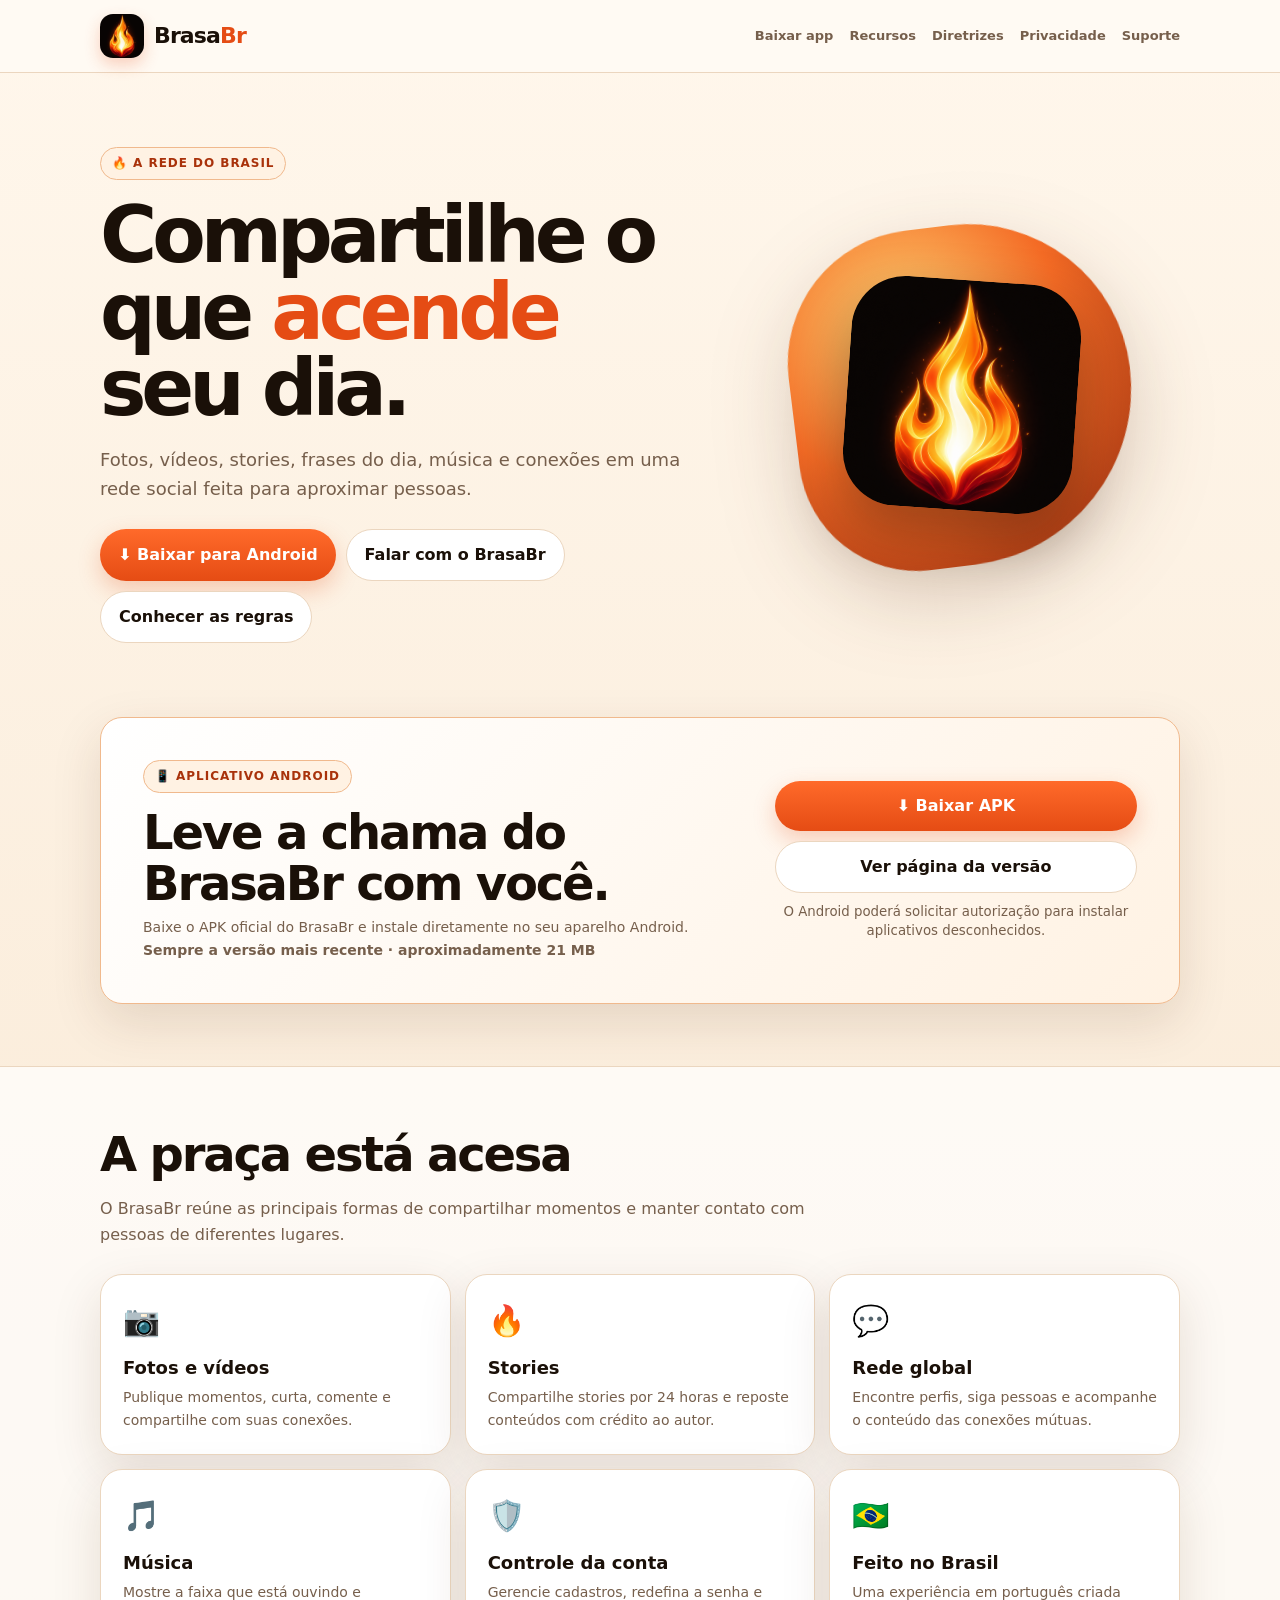
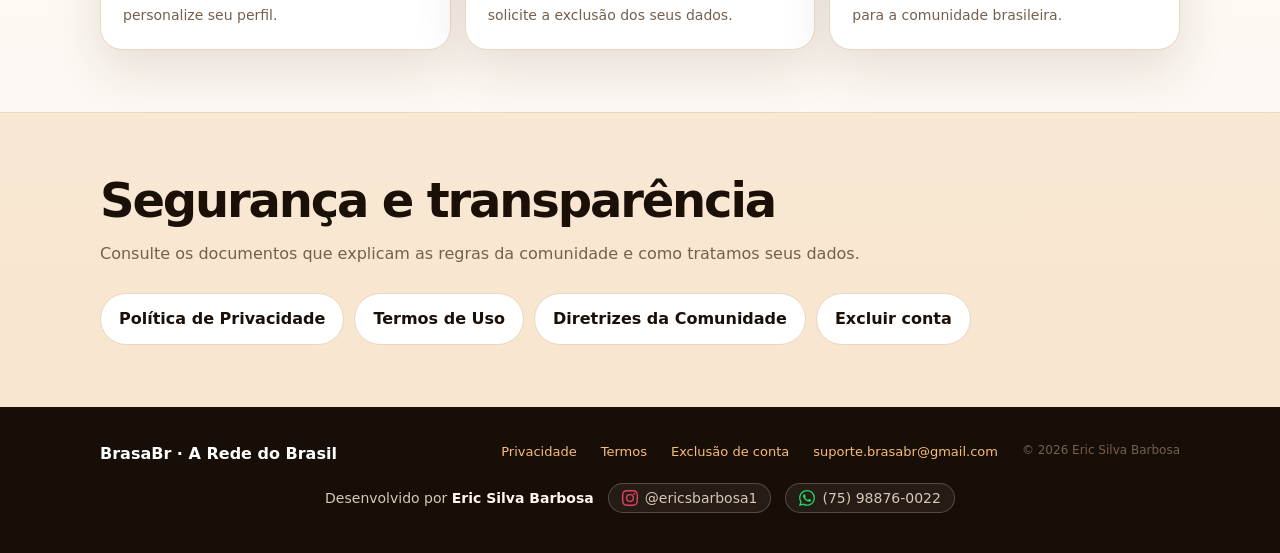
==== commit 05d385f8: "Add files via upload" ====
--- a/index.html
+++ b/index.html
@@ -1 +1 @@
-<!doctype html><html lang="pt-BR"><head><meta charset="utf-8"><meta name="viewport" content="width=device-width,initial-scale=1"><meta name="theme-color" content="#e54c14"><meta name="description" content="BrasaBr — a rede do Brasil para compartilhar fotos, vídeos, stories, frases e música."><title>BrasaBr — A Rede do Brasil</title><link rel="icon" href="/favicon-32.png"><link rel="stylesheet" href="/style.css?v=20260815-3"><style id="brasabr-estilo-incorporado">:root{--ink:#1a1008;--muted:#765f4c;--paper:#fffaf3;--card:#fff;--line:#ebd6bf;--ember:#e54c14;--ember2:#ff6a2a;--gold:#f0b429;--leaf:#237a4b;--night:#170e08;--shadow:0 18px 50px rgba(75,37,16,.13)}*{box-sizing:border-box}html{scroll-behavior:smooth}body{margin:0;background:linear-gradient(180deg,#fff7ec,#f7e4cd);color:var(--ink);font-family:Inter,ui-sans-serif,system-ui,-apple-system,"Segoe UI",sans-serif;line-height:1.62}a{color:var(--ember);text-decoration:none}a:hover{text-decoration:underline}img{max-width:100%}.wrap{width:min(1080px,calc(100% - 32px));margin:auto}.top{position:sticky;top:0;z-index:20;background:rgba(255,250,243,.92);backdrop-filter:blur(16px);border-bottom:1px solid var(--line)}.nav{min-height:72px;display:flex;align-items:center;gap:22px}.brand{display:flex;align-items:center;gap:10px;color:var(--ink);font-size:22px;font-weight:900;letter-spacing:-.04em;margin-right:auto}.brand:hover{text-decoration:none}.brand img{width:44px;height:44px;border-radius:13px;box-shadow:0 7px 16px rgba(229,76,20,.24)}.brand em{font-style:normal;color:var(--ember)}.links{display:flex;gap:16px;align-items:center;flex-wrap:wrap}.links a{color:var(--muted);font-size:13px;font-weight:700}.hero{padding:74px 0 62px;overflow:hidden}.hero-grid{display:grid;grid-template-columns:1.15fr .85fr;align-items:center;gap:54px}.eyebrow{display:inline-flex;align-items:center;gap:8px;padding:6px 11px;border:1px solid #f0b98d;border-radius:999px;background:#fff2e3;color:#a9320b;font-size:12px;font-weight:800;text-transform:uppercase;letter-spacing:.08em}.hero h1{font-size:clamp(42px,7vw,78px);line-height:.98;letter-spacing:-.065em;margin:17px 0}.hero h1 span{color:var(--ember)}.lead{max-width:650px;color:var(--muted);font-size:18px}.actions{display:flex;flex-wrap:wrap;gap:10px;margin-top:26px}.btn{display:inline-flex;align-items:center;justify-content:center;border-radius:999px;padding:12px 18px;font-weight:800;background:linear-gradient(180deg,var(--ember2),var(--ember));color:#fff;box-shadow:0 9px 22px rgba(229,76,20,.25)}.btn:hover{text-decoration:none;transform:translateY(-1px)}.btn.ghost{background:#fff;color:var(--ink);border:1px solid var(--line);box-shadow:none}.hero-art{position:relative;display:grid;place-items:center;min-height:390px}.hero-art:before{content:"";position:absolute;width:340px;height:340px;border-radius:45% 55% 60% 40%;background:radial-gradient(circle at 35% 28%,#ffd272,#f46b25 48%,#8d260d);filter:drop-shadow(0 28px 40px rgba(87,34,11,.2));transform:rotate(-7deg)}.hero-art img{position:relative;width:230px;border-radius:54px;box-shadow:0 25px 55px rgba(24,12,6,.36);transform:rotate(4deg)}.section{padding:62px 0}.section.white{background:rgba(255,255,255,.72);border-block:1px solid var(--line)}.section h2,.legal h1{font-size:clamp(30px,5vw,48px);line-height:1.05;letter-spacing:-.045em;margin:0 0 13px}.section-intro{color:var(--muted);max-width:760px}.grid{display:grid;grid-template-columns:repeat(3,1fr);gap:14px;margin-top:26px}.card{background:var(--card);border:1px solid var(--line);border-radius:22px;padding:22px;box-shadow:var(--shadow)}.card .ico{font-size:30px}.card h3{font-size:18px;margin:8px 0 4px}.card p{color:var(--muted);font-size:14px;margin:0}.legal{width:min(850px,calc(100% - 32px));margin:42px auto 70px;background:var(--card);border:1px solid var(--line);border-radius:25px;padding:clamp(22px,5vw,52px);box-shadow:var(--shadow)}.legal .meta{color:var(--muted);font-size:13px;margin-bottom:28px}.legal h2{font-size:22px;margin:32px 0 8px}.legal h3{font-size:17px;margin:24px 0 6px}.legal p,.legal li{color:#4f3d2f}.legal ul,.legal ol{padding-left:22px}.notice{border-left:4px solid var(--ember);background:#fff2e3;padding:13px 15px;border-radius:10px;margin:20px 0}.notice.green{border-color:var(--leaf);background:#edf8f1}.contact-box{display:grid;gap:8px;background:var(--night);color:#fff6eb;border-radius:20px;padding:22px;margin-top:24px}.contact-box a{color:#ffc17c}.request-form{display:grid;gap:12px;margin-top:20px}.request-form label{display:grid;gap:5px;font-size:13px;font-weight:800}.request-form input,.request-form textarea,.request-form select{width:100%;border:1px solid var(--line);border-radius:12px;padding:11px 12px;background:var(--paper);font:inherit}.request-form textarea{min-height:120px;resize:vertical}.footer{background:var(--night);color:#d9c6b5;padding:34px 0}.foot{display:flex;gap:24px;align-items:start;flex-wrap:wrap}.foot strong{color:#fff;margin-right:auto}.foot a{color:#f8bc79;font-size:13px}.small{font-size:12px;color:var(--muted)}.download-section{padding-top:12px}.download-card{display:grid;grid-template-columns:1.25fr .75fr;align-items:center;gap:28px;padding:clamp(24px,5vw,42px);border-color:#f0b98d;background:linear-gradient(135deg,#fff,#fff2e3)}.download-card h2{margin:14px 0 8px}.download-meta{color:var(--ember);font-weight:800}.download-actions{display:flex;flex-direction:column;align-items:stretch;gap:10px}.download-actions small{color:var(--muted);line-height:1.4;text-align:center}@media(max-width:760px){.download-card{grid-template-columns:1fr}.download-actions .btn{width:100%}}@media(max-width:760px){.nav{padding:10px 0;align-items:flex-start}.links{justify-content:flex-end;gap:8px}.links a{font-size:11px}.hero{padding-top:45px}.hero-grid{grid-template-columns:1fr;gap:18px}.hero-art{min-height:300px}.hero-art:before{width:270px;height:270px}.hero-art img{width:180px}.grid{grid-template-columns:1fr}.legal{margin-top:20px}.foot{display:grid}.foot strong{margin:0}.section{padding:45px 0}}</style></head><body><header class="top"><nav class="nav wrap"><a class="brand" href="index.html"><img src="/icon-512.png" width="44" height="44" alt=""><span>Brasa<em>Br</em></span></a><div class="links"><a href="#baixar">Baixar app</a><a href="#recursos">Recursos</a><a href="diretrizes.html">Diretrizes</a><a href="privacidade.html">Privacidade</a><a href="suporte.html">Suporte</a></div></nav></header><main><section class="hero"><div class="wrap hero-grid"><div><span class="eyebrow">🔥 A Rede do Brasil</span><h1>Compartilhe o que <span>acende</span> seu dia.</h1><p class="lead">Fotos, vídeos, stories, frases do dia, música e conexões em uma rede social feita para aproximar pessoas.</p><div class="actions"><a class="btn" href="/baixar.html">⬇ Baixar para Android</a><a class="btn ghost" href="suporte.html">Falar com o BrasaBr</a><a class="btn ghost" href="termos.html">Conhecer as regras</a></div></div><div class="hero-art"><img src="/icon-512.png" width="230" height="230" alt="Ícone oficial do aplicativo BrasaBr"></div></div></section><section class="section download-section" id="baixar"><div class="wrap"><article class="card download-card"><div><span class="eyebrow">📱 Aplicativo Android</span><h2>Leve a chama do BrasaBr com você.</h2><p class="section-intro">Baixe o APK oficial do BrasaBr e instale diretamente no seu aparelho Android.</p><p class="download-meta">Sempre a versão mais recente · aproximadamente 21 MB</p></div><div class="download-actions"><a class="btn" href="/baixar.html">⬇ Baixar APK</a><a class="btn ghost" href="https://github.com/Brasabr/brasabr.github.io/releases/latest">Ver página da versão</a><small>O Android poderá solicitar autorização para instalar aplicativos desconhecidos.</small></div></article></div></section><section class="section white" id="recursos"><div class="wrap"><h2>A praça está acesa</h2><p class="section-intro">O BrasaBr reúne as principais formas de compartilhar momentos e manter contato com pessoas de diferentes lugares.</p><div class="grid"><article class="card"><div class="ico">📷</div><h3>Fotos e vídeos</h3><p>Publique momentos, curta, comente e compartilhe com suas conexões.</p></article><article class="card"><div class="ico">🔥</div><h3>Stories</h3><p>Compartilhe stories por 24 horas e reposte conteúdos com crédito ao autor.</p></article><article class="card"><div class="ico">💬</div><h3>Rede global</h3><p>Encontre perfis, siga pessoas e acompanhe o conteúdo das conexões mútuas.</p></article><article class="card"><div class="ico">🎵</div><h3>Música</h3><p>Mostre a faixa que está ouvindo e personalize seu perfil.</p></article><article class="card"><div class="ico">🛡️</div><h3>Controle da conta</h3><p>Gerencie cadastros, redefina a senha e solicite a exclusão dos seus dados.</p></article><article class="card"><div class="ico">🇧🇷</div><h3>Feito no Brasil</h3><p>Uma experiência em português criada para a comunidade brasileira.</p></article></div></div></section><section class="section"><div class="wrap"><h2>Segurança e transparência</h2><p class="section-intro">Consulte os documentos que explicam as regras da comunidade e como tratamos seus dados.</p><div class="actions"><a class="btn ghost" href="privacidade.html">Política de Privacidade</a><a class="btn ghost" href="termos.html">Termos de Uso</a><a class="btn ghost" href="diretrizes.html">Diretrizes da Comunidade</a><a class="btn ghost" href="excluir-conta.html">Excluir conta</a></div></div></section></main><footer class="footer"><div class="wrap foot"><strong>BrasaBr · A Rede do Brasil</strong><a href="privacidade.html">Privacidade</a><a href="termos.html">Termos</a><a href="excluir-conta.html">Exclusão de conta</a><a href="mailto:suporte.brasabr@gmail.com">suporte.brasabr@gmail.com</a><span class="small">© 2026 Eric Silva Barbosa</span></div></footer></body></html>
+<!doctype html><html lang="pt-BR"><head><meta charset="utf-8"><meta name="viewport" content="width=device-width,initial-scale=1"><meta name="theme-color" content="#e54c14"><meta name="description" content="BrasaBr — a rede do Brasil para compartilhar fotos, vídeos, stories, frases e música."><title>BrasaBr — A Rede do Brasil</title><link rel="icon" href="/favicon-32.png"><link rel="stylesheet" href="/style.css?v=20260815-3"><style id="brasabr-estilo-incorporado">:root{--ink:#1a1008;--muted:#765f4c;--paper:#fffaf3;--card:#fff;--line:#ebd6bf;--ember:#e54c14;--ember2:#ff6a2a;--gold:#f0b429;--leaf:#237a4b;--night:#170e08;--shadow:0 18px 50px rgba(75,37,16,.13)}*{box-sizing:border-box}html{scroll-behavior:smooth}body{margin:0;background:linear-gradient(180deg,#fff7ec,#f7e4cd);color:var(--ink);font-family:Inter,ui-sans-serif,system-ui,-apple-system,"Segoe UI",sans-serif;line-height:1.62}a{color:var(--ember);text-decoration:none}a:hover{text-decoration:underline}img{max-width:100%}.wrap{width:min(1080px,calc(100% - 32px));margin:auto}.top{position:sticky;top:0;z-index:20;background:rgba(255,250,243,.92);backdrop-filter:blur(16px);border-bottom:1px solid var(--line)}.nav{min-height:72px;display:flex;align-items:center;gap:22px}.brand{display:flex;align-items:center;gap:10px;color:var(--ink);font-size:22px;font-weight:900;letter-spacing:-.04em;margin-right:auto}.brand:hover{text-decoration:none}.brand img{width:44px;height:44px;border-radius:13px;box-shadow:0 7px 16px rgba(229,76,20,.24)}.brand em{font-style:normal;color:var(--ember)}.links{display:flex;gap:16px;align-items:center;flex-wrap:wrap}.links a{color:var(--muted);font-size:13px;font-weight:700}.hero{padding:74px 0 62px;overflow:hidden}.hero-grid{display:grid;grid-template-columns:1.15fr .85fr;align-items:center;gap:54px}.eyebrow{display:inline-flex;align-items:center;gap:8px;padding:6px 11px;border:1px solid #f0b98d;border-radius:999px;background:#fff2e3;color:#a9320b;font-size:12px;font-weight:800;text-transform:uppercase;letter-spacing:.08em}.hero h1{font-size:clamp(42px,7vw,78px);line-height:.98;letter-spacing:-.065em;margin:17px 0}.hero h1 span{color:var(--ember)}.lead{max-width:650px;color:var(--muted);font-size:18px}.actions{display:flex;flex-wrap:wrap;gap:10px;margin-top:26px}.btn{display:inline-flex;align-items:center;justify-content:center;border-radius:999px;padding:12px 18px;font-weight:800;background:linear-gradient(180deg,var(--ember2),var(--ember));color:#fff;box-shadow:0 9px 22px rgba(229,76,20,.25)}.btn:hover{text-decoration:none;transform:translateY(-1px)}.btn.ghost{background:#fff;color:var(--ink);border:1px solid var(--line);box-shadow:none}.hero-art{position:relative;display:grid;place-items:center;min-height:390px}.hero-art:before{content:"";position:absolute;width:340px;height:340px;border-radius:45% 55% 60% 40%;background:radial-gradient(circle at 35% 28%,#ffd272,#f46b25 48%,#8d260d);filter:drop-shadow(0 28px 40px rgba(87,34,11,.2));transform:rotate(-7deg)}.hero-art img{position:relative;width:230px;border-radius:54px;box-shadow:0 25px 55px rgba(24,12,6,.36);transform:rotate(4deg)}.section{padding:62px 0}.section.white{background:rgba(255,255,255,.72);border-block:1px solid var(--line)}.section h2,.legal h1{font-size:clamp(30px,5vw,48px);line-height:1.05;letter-spacing:-.045em;margin:0 0 13px}.section-intro{color:var(--muted);max-width:760px}.grid{display:grid;grid-template-columns:repeat(3,1fr);gap:14px;margin-top:26px}.card{background:var(--card);border:1px solid var(--line);border-radius:22px;padding:22px;box-shadow:var(--shadow)}.card .ico{font-size:30px}.card h3{font-size:18px;margin:8px 0 4px}.card p{color:var(--muted);font-size:14px;margin:0}.legal{width:min(850px,calc(100% - 32px));margin:42px auto 70px;background:var(--card);border:1px solid var(--line);border-radius:25px;padding:clamp(22px,5vw,52px);box-shadow:var(--shadow)}.legal .meta{color:var(--muted);font-size:13px;margin-bottom:28px}.legal h2{font-size:22px;margin:32px 0 8px}.legal h3{font-size:17px;margin:24px 0 6px}.legal p,.legal li{color:#4f3d2f}.legal ul,.legal ol{padding-left:22px}.notice{border-left:4px solid var(--ember);background:#fff2e3;padding:13px 15px;border-radius:10px;margin:20px 0}.notice.green{border-color:var(--leaf);background:#edf8f1}.contact-box{display:grid;gap:8px;background:var(--night);color:#fff6eb;border-radius:20px;padding:22px;margin-top:24px}.contact-box a{color:#ffc17c}.request-form{display:grid;gap:12px;margin-top:20px}.request-form label{display:grid;gap:5px;font-size:13px;font-weight:800}.request-form input,.request-form textarea,.request-form select{width:100%;border:1px solid var(--line);border-radius:12px;padding:11px 12px;background:var(--paper);font:inherit}.request-form textarea{min-height:120px;resize:vertical}.footer{background:var(--night);color:#d9c6b5;padding:34px 0}.foot{display:flex;gap:24px;align-items:start;flex-wrap:wrap}.foot strong{color:#fff;margin-right:auto}.foot a{color:#f8bc79;font-size:13px}.small{font-size:12px;color:var(--muted)}.download-section{padding-top:12px}.download-card{display:grid;grid-template-columns:1.25fr .75fr;align-items:center;gap:28px;padding:clamp(24px,5vw,42px);border-color:#f0b98d;background:linear-gradient(135deg,#fff,#fff2e3)}.download-card h2{margin:14px 0 8px}.download-meta{color:var(--ember);font-weight:800}.download-actions{display:flex;flex-direction:column;align-items:stretch;gap:10px}.download-actions small{color:var(--muted);line-height:1.4;text-align:center}@media(max-width:760px){.download-card{grid-template-columns:1fr}.download-actions .btn{width:100%}}@media(max-width:760px){.nav{padding:10px 0;align-items:flex-start}.links{justify-content:flex-end;gap:8px}.links a{font-size:11px}.hero{padding-top:45px}.hero-grid{grid-template-columns:1fr;gap:18px}.hero-art{min-height:300px}.hero-art:before{width:270px;height:270px}.hero-art img{width:180px}.grid{grid-template-columns:1fr}.legal{margin-top:20px}.foot{display:grid}.foot strong{margin:0}.section{padding:45px 0}}</style></head><body><header class="top"><nav class="nav wrap"><a class="brand" href="index.html"><img src="/icon-512.png" width="44" height="44" alt=""><span>Brasa<em>Br</em></span></a><div class="links"><a href="#baixar">Baixar app</a><a href="#recursos">Recursos</a><a href="diretrizes.html">Diretrizes</a><a href="privacidade.html">Privacidade</a><a href="suporte.html">Suporte</a></div></nav></header><main><section class="hero"><div class="wrap hero-grid"><div><span class="eyebrow">🔥 A Rede do Brasil</span><h1>Compartilhe o que <span>acende</span> seu dia.</h1><p class="lead">Fotos, vídeos, stories, frases do dia, música e conexões em uma rede social feita para aproximar pessoas.</p><div class="actions"><a class="btn" href="/baixar.html">⬇ Baixar para Android</a><a class="btn ghost" href="suporte.html">Falar com o BrasaBr</a><a class="btn ghost" href="termos.html">Conhecer as regras</a></div></div><div class="hero-art"><img src="/icon-512.png" width="230" height="230" alt="Ícone oficial do aplicativo BrasaBr"></div></div></section><section class="section download-section" id="baixar"><div class="wrap"><article class="card download-card"><div><span class="eyebrow">📱 Aplicativo Android</span><h2>Leve a chama do BrasaBr com você.</h2><p class="section-intro">Baixe o APK oficial do BrasaBr e instale diretamente no seu aparelho Android.</p><p class="download-meta">Sempre a versão mais recente · aproximadamente 21 MB</p></div><div class="download-actions"><a class="btn" href="/baixar.html">⬇ Baixar APK</a><a class="btn ghost" href="https://github.com/Brasabr/brasabr.github.io/releases/latest">Ver página da versão</a><small>O Android poderá solicitar autorização para instalar aplicativos desconhecidos.</small></div></article></div></section><section class="section white" id="recursos"><div class="wrap"><h2>A praça está acesa</h2><p class="section-intro">O BrasaBr reúne as principais formas de compartilhar momentos e manter contato com pessoas de diferentes lugares.</p><div class="grid"><article class="card"><div class="ico">📷</div><h3>Fotos e vídeos</h3><p>Publique momentos, curta, comente e compartilhe com suas conexões.</p></article><article class="card"><div class="ico">🔥</div><h3>Stories</h3><p>Compartilhe stories por 24 horas e reposte conteúdos com crédito ao autor.</p></article><article class="card"><div class="ico">💬</div><h3>Rede global</h3><p>Encontre perfis, siga pessoas e acompanhe o conteúdo das conexões mútuas.</p></article><article class="card"><div class="ico">🎵</div><h3>Música</h3><p>Mostre a faixa que está ouvindo e personalize seu perfil.</p></article><article class="card"><div class="ico">🛡️</div><h3>Controle da conta</h3><p>Gerencie cadastros, redefina a senha e solicite a exclusão dos seus dados.</p></article><article class="card"><div class="ico">🇧🇷</div><h3>Feito no Brasil</h3><p>Uma experiência em português criada para a comunidade brasileira.</p></article></div></div></section><section class="section"><div class="wrap"><h2>Segurança e transparência</h2><p class="section-intro">Consulte os documentos que explicam as regras da comunidade e como tratamos seus dados.</p><div class="actions"><a class="btn ghost" href="privacidade.html">Política de Privacidade</a><a class="btn ghost" href="termos.html">Termos de Uso</a><a class="btn ghost" href="diretrizes.html">Diretrizes da Comunidade</a><a class="btn ghost" href="excluir-conta.html">Excluir conta</a></div></div></section></main><footer class="footer"><div class="wrap foot"><strong>BrasaBr · A Rede do Brasil</strong><a href="privacidade.html">Privacidade</a><a href="termos.html">Termos</a><a href="excluir-conta.html">Exclusão de conta</a><a href="mailto:suporte.brasabr@gmail.com">suporte.brasabr@gmail.com</a><span class="small">© 2026 Eric Silva Barbosa</span></div><div class="wrap" style="padding:16px 20px 6px;display:flex;flex-wrap:wrap;gap:10px 14px;align-items:center;justify-content:center;font-size:14px;color:#d9c6b5;text-align:center"><span>Desenvolvido por <strong style="color:#fff7ec">Eric Silva Barbosa</strong></span><a href="https://instagram.com/ericsbarbosa1" target="_blank" rel="noopener" style="display:inline-flex;align-items:center;gap:7px;color:#d9c6b5;text-decoration:none;padding:6px 13px;border:1px solid rgba(255,247,236,.22);border-radius:999px;background:rgba(255,247,236,.06);line-height:1"><svg width="16" height="16" viewBox="0 0 24 24" fill="#E4405F" aria-hidden="true"><path d="M12 2.163c3.204 0 3.584.012 4.85.07 3.252.148 4.771 1.691 4.919 4.919.058 1.265.069 1.645.069 4.849 0 3.205-.012 3.584-.069 4.849-.149 3.225-1.664 4.771-4.919 4.919-1.266.058-1.644.07-4.85.07-3.204 0-3.584-.012-4.849-.07-3.26-.149-4.771-1.699-4.919-4.92-.058-1.265-.07-1.644-.07-4.849 0-3.204.013-3.583.07-4.849.149-3.227 1.664-4.771 4.919-4.919 1.266-.057 1.645-.069 4.849-.069zM12 0C8.741 0 8.333.014 7.053.072 2.695.272.273 2.69.073 7.052.014 8.333 0 8.741 0 12c0 3.259.014 3.668.072 4.948.2 4.358 2.618 6.78 6.98 6.98C8.333 23.986 8.741 24 12 24c3.259 0 3.668-.014 4.948-.072 4.354-.2 6.782-2.618 6.979-6.98.059-1.28.073-1.689.073-4.948 0-3.259-.014-3.667-.072-4.947-.196-4.354-2.617-6.78-6.979-6.98C15.668.014 15.259 0 12 0zm0 5.838a6.162 6.162 0 100 12.324 6.162 6.162 0 000-12.324zM12 16a4 4 0 110-8 4 4 0 010 8zm6.406-11.845a1.44 1.44 0 100 2.881 1.44 1.44 0 000-2.881z"/></svg><span>@ericsbarbosa1</span></a><a href="https://wa.me/5575988760022" target="_blank" rel="noopener" style="display:inline-flex;align-items:center;gap:7px;color:#d9c6b5;text-decoration:none;padding:6px 13px;border:1px solid rgba(255,247,236,.22);border-radius:999px;background:rgba(255,247,236,.06);line-height:1"><svg width="16" height="16" viewBox="0 0 24 24" fill="#25D366" aria-hidden="true"><path d="M17.472 14.382c-.297-.149-1.758-.867-2.03-.967-.273-.099-.471-.148-.67.15-.197.297-.767.966-.94 1.164-.173.199-.347.223-.644.075-.297-.15-1.255-.463-2.39-1.475-.883-.788-1.48-1.761-1.653-2.059-.173-.297-.018-.458.13-.606.134-.133.298-.347.446-.52.149-.174.198-.298.298-.497.099-.198.05-.371-.025-.52-.075-.149-.669-1.612-.916-2.207-.242-.579-.487-.5-.669-.51-.173-.008-.371-.01-.57-.01-.198 0-.52.074-.792.372-.272.297-1.04 1.016-1.04 2.479 0 1.462 1.065 2.875 1.213 3.074.149.198 2.096 3.2 5.077 4.487.709.306 1.262.489 1.694.625.712.227 1.36.195 1.871.118.571-.085 1.758-.719 2.006-1.413.248-.694.248-1.289.173-1.413-.074-.124-.272-.198-.57-.347m-5.421 7.403h-.004a9.87 9.87 0 01-5.031-1.378l-.361-.214-3.741.982.998-3.648-.235-.374a9.86 9.86 0 01-1.51-5.26c.001-5.45 4.436-9.884 9.888-9.884 2.64 0 5.122 1.03 6.988 2.898a9.825 9.825 0 012.893 6.994c-.003 5.45-4.437 9.884-9.885 9.884m8.413-18.297A11.815 11.815 0 0012.05 0C5.495 0 .16 5.335.157 11.892c0 2.096.547 4.142 1.588 5.945L.057 24l6.305-1.654a11.882 11.882 0 005.683 1.448h.005c6.554 0 11.89-5.335 11.893-11.893a11.821 11.821 0 00-3.48-8.413Z"/></svg><span>(75) 98876-0022</span></a></div></footer></body></html>
